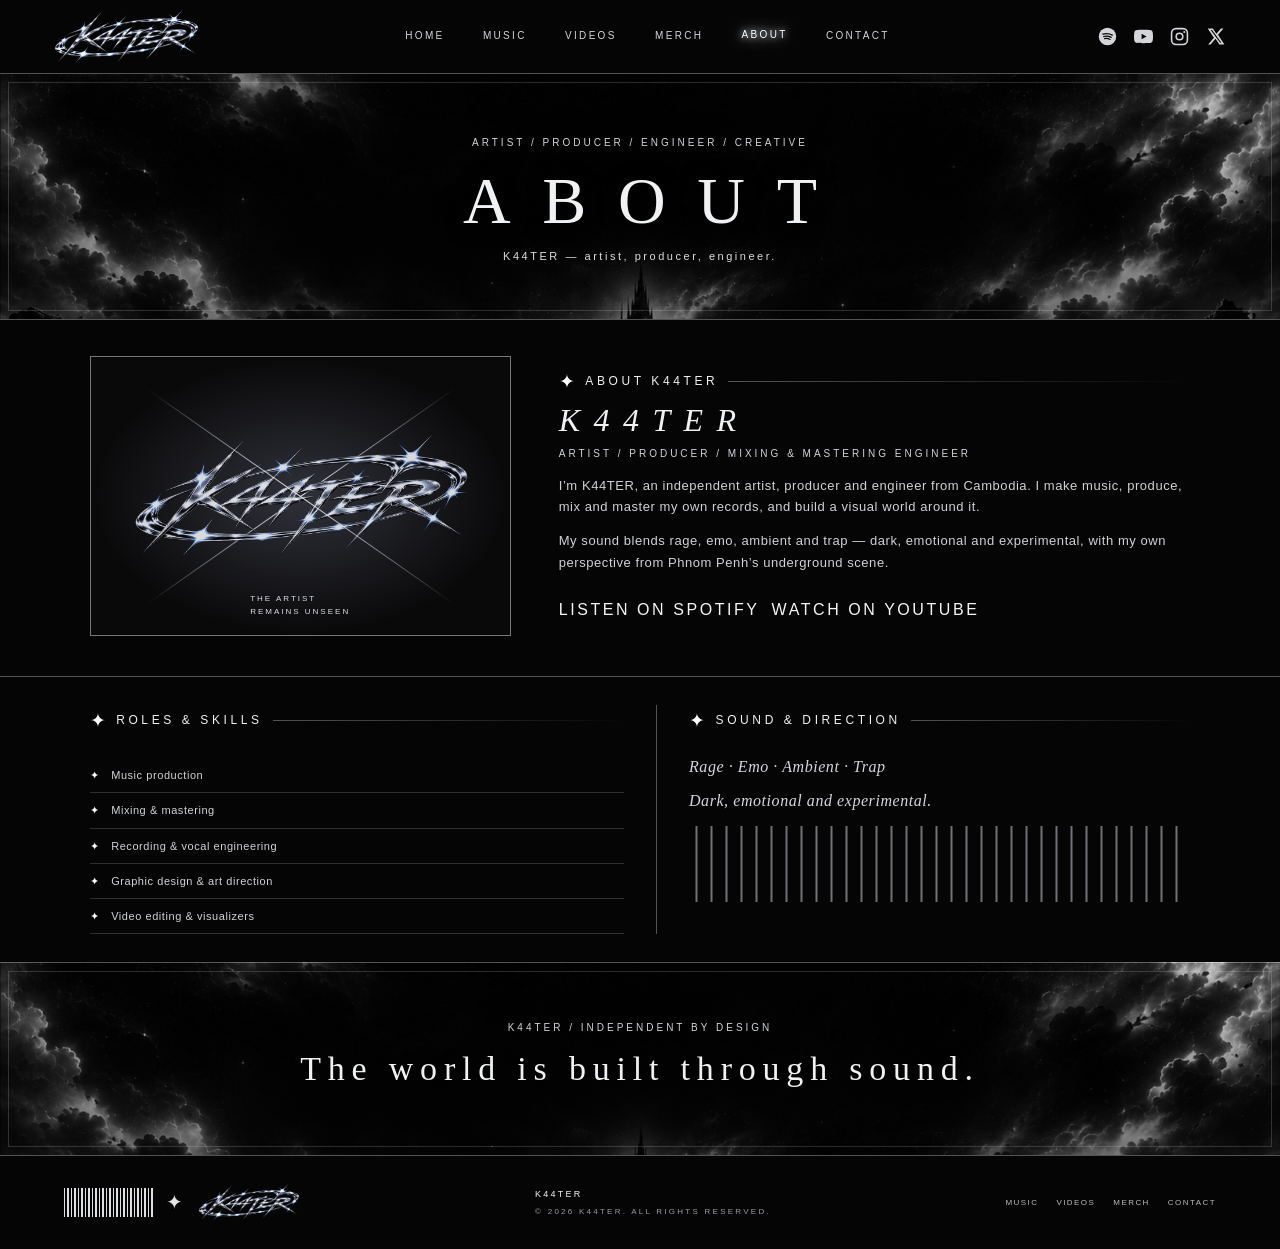
==== about.html @ 8af9b18c "Add K44TER merch previews with front and back views" ====
<!doctype html>
<html lang="en">
<head>
<meta charset="utf-8"><meta name="viewport" content="width=device-width, initial-scale=1"><meta name="theme-color" content="#050506">
<meta name="description" content="The official K44TER artist website."><title>About | K44TER</title>
<link rel="preload" as="image" href="assets/backgrounds/cosmic-castle-2k.jpg"><link rel="stylesheet" href="styles.css?v=15"><script src="script.js?v=3" defer></script>
</head><body><a class="skip-link" href="#main">Skip to content</a>
<header class="site-header"><a class="brand" href="index.html" aria-label="K44TER home"><img src="assets/logo/k44ter-chrome-orbital-1200.png" alt="K44TER chrome orbital logo"></a>
<button class="menu-toggle" type="button" aria-expanded="false" aria-controls="primary-nav" aria-label="Open navigation"><span></span><span></span></button>
<nav id="primary-nav" class="primary-nav" aria-label="Main navigation"><a href="index.html" data-page="home">Home</a><a href="music.html" data-page="music">Music</a><a href="videos.html" data-page="videos">Videos</a><a href="merch.html" data-page="merch">Merch</a><a href="about.html" data-page="about">About</a><a href="contact.html" data-page="contact">Contact</a></nav>
<div class="social-icons"><a href="https://open.spotify.com/artist/79b7oTjnI22iM2zoxP4yaR?si=mRJgvDaFQS2e5y2-ZmFSTA" aria-label="Spotify" target="_blank" rel="noreferrer"><svg viewBox="0 0 24 24" aria-hidden="true"><circle cx="12" cy="12" r="11" fill="currentColor"/><path d="M6.1 9.1c4.3-1.3 8.7-.8 12 1.2M7.2 12c3.3-.9 6.6-.5 9.4 1.1M8.2 14.8c2.5-.6 4.8-.3 6.9.9" fill="none" stroke="#050506" stroke-width="1.6" stroke-linecap="round"/></svg></a><a href="https://youtube.com/@k44terr?si=vx4z6pO1TUNWpHLG" aria-label="YouTube" target="_blank" rel="noreferrer"><svg viewBox="0 0 24 24" aria-hidden="true"><path d="M23.5 6.2a3 3 0 0 0-2.1-2.1C19.6 3.6 12 3.6 12 3.6s-7.6 0-9.4.5A3 3 0 0 0 .5 6.2 31 31 0 0 0 0 12a31 31 0 0 0 .5 5.8 3 3 0 0 0 2.1 2.1c1.8.5 9.4.5 9.4.5s7.6 0 9.4-.5a3 3 0 0 0 2.1-2.1A31 31 0 0 0 24 12a31 31 0 0 0-.5-5.8ZM9.6 15.6V8.4l6.3 3.6-6.3 3.6Z"/></svg></a><a href="https://www.instagram.com/k44ter/" aria-label="Instagram" target="_blank" rel="noreferrer"><svg viewBox="0 0 24 24" aria-hidden="true"><rect x="2" y="2" width="20" height="20" rx="5.5" fill="none" stroke="currentColor" stroke-width="2"/><circle cx="12" cy="12" r="4.2" fill="none" stroke="currentColor" stroke-width="2"/><circle cx="18" cy="6.4" r="1.3"/></svg></a><a href="https://x.com/K44TERR" aria-label="X" target="_blank" rel="noreferrer"><svg viewBox="0 0 24 24" aria-hidden="true"><path d="M18.9 2H22l-6.8 7.8L23.2 22h-6.3L12 14.9 5.8 22H2.7l7.3-8.4L2.2 2h6.5l4.4 6.6L18.9 2Zm-1.1 18h1.7L7.7 3.9H5.9L17.8 20Z"/></svg></a></div></header>
<main id="main"><section class="page-hero cosmic"><p class="eyebrow">ARTIST / PRODUCER / ENGINEER / CREATIVE</p><h1>About</h1><p class="hero-caption">K44TER — artist, producer, engineer.</p></section>
<section class="content-section about-feature"><div class="about-art"><img src="assets/logo/k44ter-chrome-orbital-1200.png" alt="" aria-hidden="true"><span>THE ARTIST<br>REMAINS UNSEEN</span></div><div class="about-copy"><div class="section-heading"><span class="spark">✦</span><h2>About K44TER</h2><i></i></div><h3 class="serif-name">K44TER</h3><p class="eyebrow">ARTIST / PRODUCER / MIXING &amp; MASTERING ENGINEER</p><p>I’m K44TER, an independent artist, producer and engineer from Cambodia. I make music, produce, mix and master my own records, and build a visual world around it.</p><p>My sound blends rage, emo, ambient and trap — dark, emotional and experimental, with my own perspective from Phnom Penh’s underground scene.</p><div class="about-links"><a class="button" href="https://open.spotify.com/artist/79b7oTjnI22iM2zoxP4yaR?si=mRJgvDaFQS2e5y2-ZmFSTA" target="_blank" rel="noreferrer">LISTEN ON SPOTIFY</a><a class="button" href="https://youtube.com/@k44terr?si=vx4z6pO1TUNWpHLG" target="_blank" rel="noreferrer">WATCH ON YOUTUBE</a></div></div></section>
<section class="content-section about-details"><div><div class="section-heading"><span class="spark">✦</span><h2>Roles &amp; skills</h2><i></i></div><ul class="skills-list"><li>Music production</li><li>Mixing &amp; mastering</li><li>Recording &amp; vocal engineering</li><li>Graphic design &amp; art direction</li><li>Video editing &amp; visualizers</li></ul></div><div class="sound-note"><div class="section-heading"><span class="spark">✦</span><h2>Sound &amp; direction</h2><i></i></div><p>Rage · Emo · Ambient · Trap</p><p>Dark, emotional and experimental.</p><div class="sound-lines"></div></div></section><section class="content-section about-signoff cosmic"><span class="eyebrow">K44TER / INDEPENDENT BY DESIGN</span><h2>The world is built through sound.</h2></section></main>
<footer class="site-footer"><div class="footer-mark"><span class="barcode" aria-hidden="true"></span><span class="footer-star">✦</span><img src="assets/logo/k44ter-chrome-orbital-1200.png" alt=""></div><p>K44TER <span>© 2026 K44TER. ALL RIGHTS RESERVED.</span></p><div class="footer-links"><a href="music.html">Music</a><a href="videos.html">Videos</a><a href="merch.html">Merch</a><a href="contact.html">Contact</a></div></footer></body></html>
---- styles.css ----
:root{color-scheme:dark;--black:#050506;--line:rgba(215,221,231,.36);--muted:#a6a9b1;--serif:Georgia,"Times New Roman",serif;--sans:Arial,Helvetica,sans-serif}*{box-sizing:border-box}html{scroll-behavior:smooth;background:var(--black)}body{margin:0;background:var(--black);color:#f0f1f3;font:14px/1.65 var(--sans);letter-spacing:.04em;min-width:320px}a{color:inherit;text-decoration:none}a:hover{color:white}img{max-width:100%;display:block}.skip-link{position:absolute;left:-9999px;top:1rem;z-index:30}.skip-link:focus{left:1rem;background:white;color:black;padding:.75rem}
.site-header{height:74px;display:flex;align-items:center;justify-content:space-between;padding:0 clamp(18px,4vw,58px);border-bottom:1px solid var(--line);position:relative;z-index:10;background:#050506}.brand{width:150px;height:62px;display:flex;align-items:center;overflow:hidden}.brand img{width:100%;height:100%;object-fit:contain;filter:none}.primary-nav{display:flex;gap:clamp(16px,3vw,48px);align-items:center}.primary-nav a,.social-icons a{font-size:10px;letter-spacing:.23em;text-transform:uppercase;color:#d4d5d9}.primary-nav a[aria-current=page]{color:#fff;text-shadow:0 0 7px #fff,0 0 18px #dbe5ff;transform:translateY(-1px)}.social-icons{display:flex;gap:9px;align-items:center}.social-icons a{width:27px;height:27px;display:grid;place-items:center;letter-spacing:0;font-size:9px;font-weight:700;transition:transform .2s,color .2s,filter .2s}.social-icons a:hover{transform:translateY(-2px) scale(1.08);color:white;filter:drop-shadow(0 0 7px #fff)}.menu-toggle{display:none}
.cosmic{background-image:linear-gradient(180deg,#0003,#0008),url("assets/backgrounds/cosmic-castle-2k.jpg");background-position:center 48%;background-size:cover;background-repeat:no-repeat;position:relative;isolation:isolate}.cosmic:after{content:"";position:absolute;inset:8px;border:1px solid #dce1e62e;pointer-events:none;z-index:-1}.home-hero{min-height:min(690px,78vw);height:clamp(540px,67vw,730px);display:grid;place-items:center;text-align:center;padding:40px 20px}.hero-copy{display:flex;flex-direction:column;align-items:center;gap:18px;max-width:880px}.eyebrow{font-size:10px;line-height:1.7;letter-spacing:.3em;color:#d1d3d8;text-transform:uppercase;margin:0}.spark{color:white;font-size:19px;vertical-align:-2px;margin-right:9px}.hero-logo{width:min(720px,86vw);max-height:260px;object-fit:contain;filter:none}.hero-subtitle{font-size:13px;letter-spacing:.6em;color:#f4f4f5;margin:0 0 4px}.button{min-height:42px;border:1px solid #e6e8eebf;padding:11px 25px;display:inline-flex;align-items:center;justify-content:center;gap:12px;font-size:10px;letter-spacing:.24em;color:#f5f5f7;background:#0005;transition:background .2s,border-color .2s}.button:hover{background:#ebeef41f;border-color:white}.button.disabled{color:var(--muted);border-color:#555;cursor:default}.hero-index{position:absolute;bottom:16px;left:clamp(20px,5vw,72px);font-size:9px;letter-spacing:.26em;color:#cacdd3}.page-hero{min-height:245px;display:flex;flex-direction:column;justify-content:center;align-items:center;text-align:center;padding:42px 20px 36px}.page-hero h1{font:400 clamp(38px,6vw,66px)/1.1 var(--serif);letter-spacing:.48em;text-transform:uppercase;margin:14px 0 10px;padding-left:.48em;text-shadow:0 2px 20px #000}.hero-caption{font-size:11px;letter-spacing:.23em;color:#ddd;margin:0}
.content-section{padding:28px clamp(20px,7vw,100px);border-top:1px solid var(--line);position:relative}.section-heading{display:flex;align-items:center;gap:10px;margin-bottom:22px}.section-heading h2{margin:0;text-transform:uppercase;font-size:12px;letter-spacing:.3em;font-weight:500;white-space:nowrap}.section-heading .spark{margin:0}.section-heading i{height:1px;background:linear-gradient(90deg,var(--line),transparent);flex:1}.release-feature{display:grid;grid-template-columns:132px minmax(240px,1.2fr) minmax(200px,1fr);gap:24px;align-items:center;min-height:170px;padding:2px 0 8px}.art-placeholder,.mini-art,.video-placeholder,.video-thumb,.product-placeholder,.garment-placeholder{background:radial-gradient(ellipse at 50% 25%,#272a31,#09090a 72%);border:1px solid #dce1ea6b;display:grid;place-items:center;color:#b7bbc5;text-align:center;letter-spacing:.25em;font-size:9px;line-height:1.8;position:relative;overflow:hidden}.art-placeholder{aspect-ratio:1}.art-placeholder:before,.mini-art:before,.video-placeholder:before,.product-placeholder:before{content:"";position:absolute;inset:12%;border:1px solid #e5e9f233;transform:rotate(45deg)}.art-placeholder b{position:absolute;right:9px;bottom:5px;font-size:18px;font-weight:300;color:white}.release-copy h3{font:400 22px var(--serif);letter-spacing:.19em;text-transform:uppercase;margin:9px 0}.release-copy p:not(.eyebrow){color:#c3c5cb;font-size:12px;max-width:560px}.text-link{display:inline-block;border-bottom:1px solid #aaa;padding:7px 0;font-size:10px;letter-spacing:.22em;margin-top:6px}.wave-placeholder{border-block:1px solid #777;min-height:62px;display:flex;flex-direction:column;justify-content:center;gap:12px;color:#8e929b;font-size:9px;letter-spacing:.12em;padding:10px}.wave-placeholder i{height:19px;opacity:.6;background:repeating-linear-gradient(90deg,#aeb2bc 0 2px,transparent 2px 5px);clip-path:polygon(0 47%,3% 40%,5% 70%,8% 25%,11% 60%,14% 16%,18% 77%,20% 30%,24% 65%,27% 24%,30% 50%,34% 12%,37% 88%,40% 28%,43% 66%,47% 17%,50% 56%,54% 34%,58% 73%,62% 19%,65% 54%,69% 31%,73% 80%,77% 25%,80% 55%,84% 20%,88% 70%,92% 30%,96% 56%,100% 42%,100% 60%,96% 70%,92% 45%,88% 83%,84% 41%,80% 72%,77% 38%,73% 92%,69% 42%,65% 66%,62% 33%,58% 87%,54% 49%,50% 68%,47% 34%,43% 80%,40% 42%,37% 100%,34% 28%,30% 66%,27% 42%,24% 80%,20% 46%,18% 90%,14% 33%,11% 78%,8% 42%,5% 82%,3% 50%,0 58%)}
.project-strip,.merch-intro,.collection-note{background:linear-gradient(90deg,#101012,#070708 70%)}.project-content{display:flex;align-items:center;gap:26px;padding:2px 0 10px}.project-symbol{width:112px;aspect-ratio:1;border:1px solid #777;display:grid;place-items:center;color:#f2f3f7;font:italic 50px var(--serif);text-shadow:0 0 18px #aaa;background:radial-gradient(circle,#3b3c41,#09090b 68%)}.project-content h3{margin:6px 0;font:400 21px var(--serif);letter-spacing:.16em}.project-content p:not(.eyebrow){color:var(--muted);font-size:12px;margin:.35rem 0}.project-status{margin-left:auto;color:var(--muted);font-size:9px;letter-spacing:.2em;border:1px solid #555;padding:7px 12px}.placeholder-grid{display:grid;gap:18px}.placeholder-grid.three{grid-template-columns:repeat(3,minmax(0,1fr))}.placeholder-grid.five{grid-template-columns:repeat(5,minmax(0,1fr))}.placeholder-grid.four{grid-template-columns:repeat(4,minmax(0,1fr))}.archive-tile{position:relative;text-align:center;border:1px solid #dce1ea4d;padding:16px 12px 14px;background:linear-gradient(145deg,#111114,#070708 60%)}.archive-tile>span{position:absolute;top:8px;left:10px;color:#a4a8b1;font-size:9px;letter-spacing:.18em}.archive-tile h3{font-size:10px;line-height:1.5;letter-spacing:.16em;text-transform:uppercase;margin:11px 0 3px;font-weight:500}.archive-tile p{font-size:9px;color:#999da6;letter-spacing:.15em;margin:0}.mini-art{aspect-ratio:1;margin:6px auto 10px;max-width:165px}.center-action{text-align:center;padding-top:22px}.note{font-size:10px;color:#9b9ea6;letter-spacing:.08em;margin:14px 0 0}.home-split{display:grid;grid-template-columns:1fr 1fr;gap:34px}.home-split>div+div{border-left:1px solid var(--line);padding-left:34px}.merch-preview,.video-preview{display:flex;gap:18px;align-items:center}.garment-placeholder{width:118px;aspect-ratio:.82}.merch-preview p,.video-preview p{color:#aaa;font-size:11px}.video-placeholder{width:45%;aspect-ratio:1.8}.video-preview .button{font-size:9px;padding:9px 12px;min-height:34px}
.category-row{min-height:52px;display:flex;align-items:center;justify-content:center;gap:clamp(14px,4vw,56px);padding:10px 18px;border-bottom:1px solid var(--line);flex-wrap:wrap}.category{font:inherit;font-size:9px;letter-spacing:.2em;color:#bfc1c7;padding:5px 9px;border:0;background:transparent;cursor:pointer;transition:transform .2s,color .2s,text-shadow .2s}.category:hover,.category.active{color:white;text-shadow:0 0 8px #fff,0 0 18px #cbd7ef;transform:translateY(-1px)}.large{grid-template-columns:180px minmax(250px,1.2fr) minmax(180px,.9fr);min-height:200px}.large .art-placeholder{max-width:180px;width:100%}.featured-video{display:grid;grid-template-columns:minmax(300px,1.25fr) minmax(220px,.75fr);gap:36px;align-items:center}.video-screen{aspect-ratio:1.77;border:1px solid #aaa;background:linear-gradient(#0002,#0009),url("assets/backgrounds/cosmic-castle-2k.jpg") center 70%/cover;display:grid;place-items:center;position:relative}.play-mark{width:54px;height:54px;border:1px solid #ddd;border-radius:50%;display:grid;place-items:center;font-size:18px;padding-left:4px;background:#0005}.video-label{position:absolute;bottom:12px;left:14px;color:#d5d7dc;font-size:9px;letter-spacing:.2em}.video-info h2{font:400 24px var(--serif);letter-spacing:.15em;text-transform:uppercase}.video-info p:not(.eyebrow){color:#b7bac1;font-size:12px}.video-grid .video-thumb{aspect-ratio:1.75;margin-bottom:12px}.video-thumb b{position:absolute;right:12px;bottom:10px;border:1px solid #bbb;border-radius:50%;padding:4px 6px;font-size:9px;font-weight:400}.merch-intro{padding-top:34px;padding-bottom:36px}.merch-intro h2{font:400 clamp(25px,3vw,38px) var(--serif);letter-spacing:.22em;text-transform:uppercase;margin:9px 0}.merch-intro p:not(.eyebrow){max-width:620px;color:#c5c7cc;font-size:12px}.product-placeholder{aspect-ratio:.9;margin:6px auto 12px;max-width:205px}.collection-note{display:flex;align-items:center;gap:22px}.collection-note .project-symbol{width:78px;font-size:30px}.collection-note h2{font:400 18px var(--serif);letter-spacing:.16em}
.about-feature,.contact-feature{display:grid;grid-template-columns:minmax(200px,.8fr) minmax(300px,1.2fr);gap:48px;align-items:center;padding-top:36px;padding-bottom:40px}.about-art,.contact-emblem{min-height:280px;border:1px solid #777;display:grid;place-items:center;position:relative;overflow:hidden;background:radial-gradient(ellipse at center,#303139,#09090a 70%)}.about-art:before,.about-art:after,.contact-emblem:before{content:"";position:absolute;width:90%;height:1px;background:linear-gradient(90deg,transparent,#e1e5ee,transparent);transform:rotate(-35deg)}.about-art:after{transform:rotate(35deg)}.about-art img,.contact-emblem img{width:83%;opacity:.86;filter:none}.about-art span{position:absolute;bottom:17px;font-size:8px;letter-spacing:.25em;color:#dbdde3}.about-copy .section-heading,.contact-copy .section-heading{margin-bottom:4px}.serif-name{font:italic 32px var(--serif);letter-spacing:.42em;margin:4px 0 6px}.about-copy>p:not(.eyebrow),.contact-copy>p:not(.note){color:#d0d1d5;font-size:13px;max-width:660px}.about-links{display:flex;gap:12px;flex-wrap:wrap;margin-top:22px}.about-links .button{font-size:9px;padding:9px 12px}.about-details,.contact-columns{display:grid;grid-template-columns:1fr 1fr;gap:32px}.about-details>div+div,.contact-columns>div+div{border-left:1px solid var(--line);padding-left:32px}.skills-list{list-style:none;padding:0;margin:0}.skills-list li{padding:8px 0;border-bottom:1px solid #303034;font-size:11px;color:#d0d2d6}.skills-list li:before{content:"✦";color:white;margin-right:12px}.sound-note p{font:italic 16px var(--serif);color:#d4d6db}.sound-lines{height:76px;opacity:.55;background:repeating-linear-gradient(90deg,transparent 0 6px,#c6c9d1 7px 8px,transparent 9px 15px)}.about-signoff,.contact-end{text-align:center;padding-top:52px;padding-bottom:55px}.about-signoff h2,.contact-end h2{font:400 clamp(20px,3vw,34px) var(--serif);letter-spacing:.2em;margin:12px 0}.contact-emblem{height:280px}.contact-emblem:before{transform:rotate(-17deg);box-shadow:0 0 18px #fff}.contact-emblem span{position:absolute;font-size:28px;text-shadow:0 0 15px white}.contact-copy .serif-name{font-size:34px}.contact-email{min-height:54px;border:1px solid #bbb;display:flex;align-items:center;gap:15px;padding:10px 16px;margin-top:18px;letter-spacing:.13em;font-size:13px}.contact-email span{font-size:20px}.contact-email b{margin-left:auto}.contact-lead{color:#c6c7cc;max-width:450px}.social-list{display:grid;gap:8px}.social-list a{border:1px solid #6c6e74;padding:9px 12px;display:grid;grid-template-columns:1fr 1fr auto;font-size:11px;letter-spacing:.12em}.social-list b{font-weight:400;color:#aaa}.social-list i{font-style:normal}.archive-empty{padding:36px;border:1px solid #444;text-align:center;color:#9fa2aa;font-size:11px;letter-spacing:.15em}.site-footer{min-height:94px;border-top:1px solid var(--line);display:flex;align-items:center;justify-content:space-between;gap:22px;padding:16px clamp(20px,5vw,64px);background:#050506}.footer-mark{display:flex;align-items:center;gap:12px}.footer-mark img{width:105px;height:48px;object-fit:contain}.footer-star{font-size:20px;color:#e5e5e7}.barcode{width:90px;height:29px;background:repeating-linear-gradient(90deg,#dedfe3 0 1px,transparent 1px 3px,#dedfe3 3px 5px,transparent 5px 7px)}.site-footer p{font-size:9px;letter-spacing:.25em;margin:0}.site-footer p span{display:block;margin-top:4px;color:#9a9ca4;font-size:8px}.footer-links{display:flex;gap:18px}.footer-links a{font-size:8px;letter-spacing:.18em;text-transform:uppercase;color:#bbb}
@media(max-width:900px){.site-header{padding:0 22px}.brand{width:118px}.social-icons{display:none}.primary-nav{gap:17px}.primary-nav a{font-size:9px;letter-spacing:.16em}.content-section{padding-left:5vw;padding-right:5vw}.placeholder-grid.five{grid-template-columns:repeat(3,minmax(0,1fr))}.release-feature{grid-template-columns:112px 1fr}.release-feature .wave-placeholder{grid-column:2}.about-feature,.contact-feature{gap:28px}.contact-columns{gap:25px}}
@media(max-width:640px){body{font-size:13px}.site-header{height:64px;padding:0 16px}.brand{width:115px;height:55px}.menu-toggle{display:flex;width:38px;height:38px;align-items:center;justify-content:center;flex-direction:column;gap:6px;border:1px solid #777;background:transparent}.menu-toggle span{height:1px;width:17px;background:#fff}.primary-nav{display:none;position:absolute;top:63px;left:0;right:0;padding:12px 16px 18px;background:#070708;border-bottom:1px solid #6f7178;flex-direction:column;align-items:stretch;gap:0}.primary-nav.open{display:flex}.primary-nav a{padding:12px 8px;border-bottom:1px solid #27282c;font-size:10px}.primary-nav a[aria-current=page]{border:0;border-bottom:1px solid #555}.home-hero{height:620px;min-height:0;background-position:54% center}.hero-logo{width:93vw;max-height:175px}.hero-copy{gap:18px}.hero-subtitle{font-size:11px;letter-spacing:.4em}.eyebrow{font-size:8px;letter-spacing:.22em}.page-hero{min-height:215px}.page-hero h1{font-size:38px;letter-spacing:.32em;padding-left:.32em}.page-hero .eyebrow{text-align:center;max-width:92%}.content-section{padding:23px 18px}.section-heading h2{font-size:10px;letter-spacing:.22em}.section-heading{margin-bottom:16px}.release-feature,.release-feature.large{grid-template-columns:92px 1fr;gap:14px;min-height:0}.art-placeholder{width:92px}.release-copy h3{font-size:16px;letter-spacing:.1em}.release-copy p:not(.eyebrow){font-size:11px}.wave-placeholder{grid-column:1/-1!important}.project-content{gap:14px;flex-wrap:wrap}.project-symbol{width:76px;font-size:38px}.project-content h3{font-size:15px}.project-status{margin-left:90px}.placeholder-grid.three,.placeholder-grid.four,.placeholder-grid.five{grid-template-columns:repeat(2,minmax(0,1fr));gap:11px}.placeholder-grid.five .archive-tile:last-child:nth-child(odd){grid-column:1/-1;max-width:50%;justify-self:center}.archive-tile{padding:15px 8px 12px}.archive-tile h3{font-size:9px}.home-split{grid-template-columns:1fr;gap:22px}.home-split>div+div{border-left:0;border-top:1px solid var(--line);padding:22px 0 0}.merch-preview,.video-preview{gap:12px}.garment-placeholder{width:96px}.video-placeholder{width:43%}.category-row{gap:8px 13px;justify-content:flex-start;padding-left:18px}.category{font-size:8px;padding:4px 6px}.featured-video{grid-template-columns:1fr;gap:20px}.video-info h2{font-size:20px}.about-feature,.contact-feature{grid-template-columns:1fr;gap:22px}.about-art{min-height:220px}.about-art img,.contact-emblem img{max-width:300px}.about-copy>p:not(.eyebrow){font-size:12px}.about-details,.contact-columns{grid-template-columns:1fr;gap:22px}.about-details>div+div,.contact-columns>div+div{border-left:0;border-top:1px solid var(--line);padding:22px 0 0}.contact-emblem{height:210px}.contact-email{font-size:11px;letter-spacing:.07em;padding:10px}.about-links .button{flex:1}.site-footer{flex-wrap:wrap;justify-content:center;text-align:center;padding:15px 12px;gap:9px}.footer-mark{width:100%;justify-content:center}.footer-mark img{width:90px}.barcode{width:66px}.site-footer p{width:100%}.footer-links{justify-content:center;flex-wrap:wrap}.footer-links a{font-size:8px}.collection-note{align-items:flex-start}.collection-note .project-symbol{flex:0 0 62px}.contact-end h2,.about-signoff h2{letter-spacing:.12em}}@media(prefers-reduced-motion:reduce){html{scroll-behavior:auto}*,*:before,*:after{transition:none!important}}.social-icons svg{display:block;width:17px;height:17px;fill:currentColor}.merch-coming-soon{min-height:220px;display:flex;flex-direction:column;align-items:center;justify-content:center;gap:12px;color:#e5e5e8;text-align:center}.merch-coming-soon .spark{margin:0}.merch-coming-soon strong{font:400 19px var(--serif);letter-spacing:.32em}.merch-coming-soon p{margin:0;color:#aaa;font-size:11px;letter-spacing:.12em}

.social-icons svg{display:block;width:17px;height:17px;fill:currentColor}.merch-coming-soon{min-height:220px;display:flex;flex-direction:column;align-items:center;justify-content:center;gap:12px;color:#e5e5e8;text-align:center}.merch-coming-soon .spark{margin:0}.merch-coming-soon strong{font:400 19px var(--serif);letter-spacing:.32em}.merch-coming-soon p{margin:0;color:#aaa;font-size:11px;letter-spacing:.12em}.project-countdown{gap:22px}.project-cover{width:152px;aspect-ratio:1;object-fit:cover;border:1px solid #73757d}.project-info{min-width:0}.countdown{display:flex;align-items:center;gap:11px;margin-top:18px}.countdown div{display:flex;flex-direction:column;align-items:center;min-width:48px}.countdown strong{font:400 23px var(--serif);letter-spacing:.08em;font-variant-numeric:tabular-nums}.countdown span{margin-top:4px;color:#aaa;font-size:8px;letter-spacing:.18em}.countdown>b{font-weight:400;color:#777;margin-top:-14px}.release-grid{grid-template-columns:repeat(4,minmax(0,1fr))}.music-tile{display:block;color:inherit;text-decoration:none;transition:border-color .2s,transform .2s}.music-tile:hover{border-color:#fff;transform:translateY(-2px)}.music-art{display:block;width:100%;aspect-ratio:1;object-fit:cover;margin:6px auto 10px}.music-preview-grid .music-art{max-width:190px}.music-tile h3{min-height:2.8em}.music-tile p{font-size:8px}.release-grid .music-art{max-width:190px}
@media(max-width:900px){.release-grid{grid-template-columns:repeat(3,minmax(0,1fr))}}
@media(max-width:640px){.project-cover{width:94px}.project-countdown{align-items:flex-start}.project-status{display:none}.countdown{gap:5px;flex-wrap:wrap}.countdown div{min-width:38px}.countdown strong{font-size:18px}.release-grid{grid-template-columns:repeat(2,minmax(0,1fr))}.music-tile h3{font-size:9px}.music-preview-grid{grid-template-columns:repeat(2,minmax(0,1fr))}.music-preview-grid .music-tile:last-child:nth-child(odd){grid-column:1/-1;max-width:50%;justify-self:center}}

.primary-nav a{transition:transform .2s,color .2s,text-shadow .2s}.primary-nav a:hover{transform:translateY(-1px);text-shadow:0 0 8px #fff,0 0 18px #dbe5ff}.primary-nav a[aria-current=page]{border:0;padding:0;background:none}.social-icons a{border:0}.social-icons a svg{width:19px;height:19px}.category[hidden],[hidden]{display:none!important}.music-tile{min-width:0;position:relative;text-align:center;padding:4px 4px 8px;border:0;background:transparent;transition:transform .22s,filter .22s}.music-tile:hover{border:0;transform:translateY(-4px);filter:drop-shadow(0 0 12px #d9e5ff46)}.music-tile .music-art-link{display:block;width:100%;max-width:190px;aspect-ratio:1;margin:0 auto 12px;outline:1px solid #cfd5e144;outline-offset:4px;transition:outline-color .2s,outline-offset .2s;overflow:visible}.music-tile:hover .music-art-link{outline-color:#e6edf9a8;outline-offset:5px}.music-art{width:100%;height:100%;aspect-ratio:1;object-fit:cover;margin:0;transition:transform .22s,filter .22s}.music-tile:hover .music-art{transform:scale(1.025);filter:brightness(1.08)}.music-tile h3{margin:12px 0 10px;font-size:10px;min-height:0}.music-tile .spotify-player{display:block;width:100%;height:152px;border:0;border-radius:12px;background:transparent}.release-grid{grid-template-columns:repeat(4,minmax(0,1fr));row-gap:34px}.music-preview-grid .music-tile{padding-inline:6px}.release-cover-link{width:132px;aspect-ratio:1;outline:1px solid #cfd5e144;outline-offset:4px;transition:filter .2s,outline-color .2s,transform .2s}.release-cover-link:hover{outline-color:#e6edf9a8;filter:drop-shadow(0 0 11px #d9e5ff66);transform:translateY(-3px)}.release-cover{width:100%;height:100%;object-fit:cover}.release-feature .spotify-player{display:block;width:100%;height:152px;border:0;border-radius:12px;background:transparent}.category-empty{padding:44px 16px;text-align:center;color:#aeb1ba;font-size:11px;letter-spacing:.14em;text-transform:uppercase;border-block:1px solid #ffffff18}.video-category-empty{margin:0}.music-art-link:focus-visible,.primary-nav a:focus-visible,.social-icons a:focus-visible,.category:focus-visible{outline:1px solid white;outline-offset:5px}
@media(max-width:900px){.release-grid{grid-template-columns:repeat(3,minmax(0,1fr))}.release-feature{grid-template-columns:112px minmax(180px,1.2fr) minmax(170px,1fr);gap:18px}}
@media(max-width:640px){.release-grid{grid-template-columns:repeat(2,minmax(0,1fr));gap:26px 14px}.music-preview-grid{grid-template-columns:repeat(2,minmax(0,1fr))}.music-preview-grid .music-tile:last-child:nth-child(odd){grid-column:1/-1;max-width:50%;justify-self:center}.release-feature{grid-template-columns:86px 1fr;gap:14px}.release-cover-link{width:86px;grid-row:1}.release-feature .spotify-player{grid-column:1/-1}.release-copy h3{font-size:18px}}

.compact-player{display:flex;align-items:center;justify-content:center;gap:10px;margin:2px auto 0;width:min(100%,220px);color:#e9edf4}.compact-player .waveform{width:min(62%,145px);height:26px;opacity:.78}.audio-play{display:inline-flex;align-items:center;gap:6px;padding:5px 0;border:0;background:none;color:#d7d9df;font:inherit;font-size:8px;letter-spacing:.12em;white-space:nowrap}.audio-play:disabled{opacity:.52;cursor:not-allowed}.audio-play span:first-child{font-size:11px;color:#fff}.release-feature .compact-player{justify-content:flex-start;width:100%;max-width:240px;margin:8px 0}.release-feature .compact-player .waveform{width:145px}.release-feature .audio-play{font-size:8px}.music-tile h3{margin:10px 0 3px}.note{max-width:70ch}
.compact-player{display:flex;align-items:center;justify-content:center;gap:7px;width:min(100%,172px);margin:2px auto 0;color:#e9edf4}.audio-play{width:22px;height:22px;flex:0 0 22px;display:grid;place-items:center;padding:0;border:0;background:transparent;color:#fff;font-size:10px;cursor:pointer;transition:transform .18s,filter .18s}.audio-play:hover{transform:scale(1.14);filter:drop-shadow(0 0 6px #fff)}.audio-play:focus-visible{outline:1px solid #fff;outline-offset:3px}.play-symbol{line-height:1}.audio-display{position:relative;flex:1;min-width:0}.waveform{width:100%;height:20px;display:block;opacity:.75}.audio-progress{height:2px;display:block;position:relative;margin-top:-1px;background:#ffffff25;cursor:pointer}.audio-progress>span{height:100%;display:block;width:0;background:#fff;box-shadow:0 0 5px #fff;pointer-events:none}.player-time{min-width:56px;color:#b9bbc2;font-size:7px;letter-spacing:0;text-align:right;font-variant-numeric:tabular-nums}.compact-player audio{display:none}.music-preview-grid{grid-template-columns:repeat(4,minmax(0,1fr));gap:12px}.music-preview-grid .music-tile{padding:2px 2px 5px}.music-preview-grid .music-art-link{max-width:185px;margin-bottom:8px}.music-preview-grid .compact-player{max-width:160px;gap:5px}.music-preview-grid .audio-play{width:20px;height:20px;flex-basis:20px}.music-preview-grid .waveform{height:17px}.music-preview-grid .player-time{min-width:48px;font-size:6px}.music-preview-grid h3{margin:8px 0 3px;font-size:9px}.release-feature .compact-player{justify-content:flex-start;max-width:250px;width:100%;margin:8px 0}.release-feature .audio-display{max-width:145px}.release-feature .player-time{min-width:56px}.music-tile h3{margin:9px 0 3px}.note{max-width:70ch}
@media(max-width:760px){.music-preview-grid{grid-template-columns:repeat(2,minmax(0,1fr));gap:22px 14px}.music-preview-grid .music-art-link{max-width:185px}.music-preview-grid .compact-player{max-width:165px}.music-preview-grid .waveform{height:19px}.music-preview-grid .player-time{font-size:7px;min-width:54px}}

.placeholder-grid.three.music-preview-grid{grid-template-columns:repeat(4,minmax(0,1fr))}@media(max-width:760px){.placeholder-grid.three.music-preview-grid{grid-template-columns:repeat(2,minmax(0,1fr))}}

.placeholder-grid.three.music-preview-grid{max-width:1120px;margin-inline:auto}.music-preview-grid .music-art-link{max-width:205px}.music-preview-grid .compact-player{max-width:150px}@media(max-width:760px){.placeholder-grid.three.music-preview-grid{max-width:none;width:100%}.music-preview-grid .music-art-link{max-width:190px}.music-preview-grid .compact-player{max-width:165px}}

.audio-play{-webkit-appearance:none;appearance:none;border:1px solid #dce5f681;border-radius:50%;background:radial-gradient(circle at 45% 35%,#ffffff12,#050506 76%);box-shadow:0 0 8px #dce7ff22,inset 0 0 8px #dce7ff10;color:#f7f9ff;-webkit-tap-highlight-color:transparent;touch-action:manipulation}.audio-play:hover,.audio-play:active{border-color:#fff;box-shadow:0 0 8px #fff9,0 0 17px #dce7ff65,inset 0 0 9px #dce7ff32}.audio-play:active{transform:scale(.94)}.play-symbol{width:12px;height:12px;display:block;overflow:visible;fill:#fff;filter:drop-shadow(0 0 3px #fff)}.play-symbol .icon-play{display:block}.play-symbol .icon-pause{display:none;fill:none;stroke:#fff;stroke-width:3;stroke-linecap:round}.audio-play.is-playing .icon-play{display:none}.audio-play.is-playing .icon-pause{display:block}.music-preview-grid .audio-play{width:32px;height:32px;flex-basis:32px}.music-preview-grid .play-symbol{width:12px;height:12px}@media(max-width:760px){.audio-play{width:36px;height:36px;flex-basis:36px}.play-symbol{width:13px;height:13px}.music-preview-grid .audio-play{width:34px;height:34px;flex-basis:34px}}

.audio-play{width:32px;height:32px;flex-basis:32px}

.music-tile .music-art-link,.music-tile:hover .music-art-link,.release-cover-link,.release-cover-link:hover{outline:0;outline-offset:0;border:0;box-shadow:none}.music-art-link{overflow:hidden}.music-preview-grid .compact-player{width:100%;max-width:245px;gap:8px}.music-preview-grid .player-time,.release-grid .player-time{display:none}.music-preview-grid .waveform,.release-grid .waveform{height:24px}.release-grid .compact-player{width:100%;max-width:280px;gap:10px}.release-feature .compact-player{width:100%;max-width:280px;gap:10px}.release-feature .audio-display{flex:0 0 132px;max-width:132px}.release-feature .player-time{display:none}.music-preview-grid h3,.release-grid h3{font-size:12px;letter-spacing:.14em;margin:10px 0 6px}.music-preview-grid .music-art-link,.release-grid .music-art-link{max-width:205px;margin-bottom:6px}@media(max-width:760px){.music-preview-grid .compact-player,.release-grid .compact-player{max-width:100%;gap:7px}.music-preview-grid .waveform,.release-grid .waveform{height:22px}.release-feature .compact-player{max-width:100%;gap:8px}.release-feature .audio-display{flex-basis:86px;max-width:86px}}

.music-preview-grid .waveform,.release-grid .waveform{width:100%;height:24px}.release-feature .compact-player .waveform{width:100%;max-width:none}

a.button,button.button,.video-preview .button,.about-links .button,.button.disabled{min-height:0;border:0;border-radius:0;padding:4px 0;display:inline-flex;align-items:center;justify-content:flex-start;gap:0;background:transparent;box-shadow:none;color:#f5f5f7;font-size:16px;line-height:1.4;letter-spacing:.16em;text-decoration:none;text-shadow:none;transition:color .2s,text-shadow .2s,transform .2s}.button:hover,.button:focus-visible,.text-link:hover,.text-link:focus-visible,.footer-links a:hover,.social-list a:hover{background:transparent;border-color:transparent;color:#fff;text-shadow:0 0 8px #fff,0 0 18px #dce7ff;transform:translateY(-1px)}.button:focus-visible,.text-link:focus-visible{outline:1px solid #fff;outline-offset:5px}.button.disabled{opacity:.6;cursor:default;pointer-events:none;text-shadow:none;transform:none}.text-link{border:0;padding:4px 0;margin-top:6px;font-size:16px;letter-spacing:.16em;text-decoration:none;transition:color .2s,text-shadow .2s,transform .2s}.category{font-size:12px;letter-spacing:.16em;padding:6px 5px}.menu-toggle{border:0;background:transparent;-webkit-tap-highlight-color:transparent}.menu-toggle:hover{filter:drop-shadow(0 0 7px #fff)}.menu-toggle:focus-visible{outline:1px solid #fff;outline-offset:4px}.contact-email{min-height:0;border:0;padding:4px 0;background:transparent;font-size:16px;letter-spacing:.1em;transition:color .2s,text-shadow .2s}.contact-email:hover{color:#fff;text-shadow:0 0 8px #fff}.social-list{gap:14px}.social-list a{border:0;padding:4px 0;font-size:14px;transition:color .2s,text-shadow .2s}.footer-links a{transition:color .2s,text-shadow .2s}.hero-copy .button{font-size:16px;letter-spacing:.18em}.category:hover,.category.active{transform:none}@media(max-width:640px){a.button,button.button,.video-preview .button,.about-links .button,.button.disabled,.text-link,.hero-copy .button{font-size:15px;letter-spacing:.13em}.about-links .button{flex:0 0 auto}.contact-email{font-size:14px}.social-list a{font-size:13px}.category{font-size:11px}}

/* Home music layout refinements */
.release-feature{grid-template-columns:132px minmax(0,1fr);column-gap:24px;row-gap:8px;min-height:0;align-items:center}.release-feature .release-cover-link{grid-column:1;grid-row:1}.release-feature .release-copy{grid-column:2;grid-row:1 / span 2}.release-feature .compact-player{grid-column:1;grid-row:2;width:132px;max-width:132px;gap:6px;margin:0;justify-content:flex-start}.release-feature .audio-play{width:32px;height:32px;flex:0 0 32px}.release-feature .audio-display{flex:1 1 auto;min-width:0;max-width:none}.release-feature .compact-player .waveform{width:100%;height:24px}.placeholder-grid.six.music-preview-grid{grid-template-columns:repeat(6,minmax(0,1fr));gap:18px;max-width:1260px;width:100%;margin-inline:auto}.six.music-preview-grid .music-art-link{width:100%;max-width:180px;margin:0 auto 6px}.six.music-preview-grid .compact-player{width:100%;max-width:180px;gap:6px;margin-inline:auto}.six.music-preview-grid .audio-play{width:30px;height:30px;flex-basis:30px}.six.music-preview-grid .waveform{width:100%;height:22px}.six.music-preview-grid h3{font-size:11px;margin:8px 0 4px}@media(max-width:1050px){.placeholder-grid.six.music-preview-grid{grid-template-columns:repeat(3,minmax(0,1fr));max-width:760px}}@media(max-width:760px){.release-feature{grid-template-columns:112px minmax(0,1fr);column-gap:16px}.release-feature .compact-player{width:112px;max-width:112px;gap:4px}.release-feature .audio-play{width:30px;height:30px;flex-basis:30px}.placeholder-grid.six.music-preview-grid{grid-template-columns:repeat(2,minmax(0,1fr));max-width:520px;gap:22px 14px}.six.music-preview-grid .music-art-link{max-width:190px}.six.music-preview-grid .compact-player{max-width:190px}.six.music-preview-grid .audio-play{width:32px;height:32px;flex-basis:32px}}

/* Latest release player on the right; increase breathing room between home tracks */
.release-feature{grid-template-columns:132px minmax(240px,1.2fr) minmax(300px,1fr);column-gap:32px;row-gap:12px;align-items:center;min-height:170px}.release-feature .release-cover-link{grid-column:1;grid-row:1}.release-feature .release-copy{grid-column:2;grid-row:1}.release-feature .compact-player{grid-column:3;grid-row:1;width:100%;max-width:420px;gap:14px;margin:0 auto;justify-content:flex-start}.release-feature .audio-play{width:48px;height:48px;flex:0 0 48px}.release-feature .audio-display{flex:1 1 auto;min-width:0;max-width:none}.release-feature .compact-player .waveform{width:100%;height:46px}.placeholder-grid.six.music-preview-grid{max-width:1380px;gap:32px 30px}.six.music-preview-grid .music-tile{padding:8px 8px 12px}.six.music-preview-grid .music-art-link{margin-bottom:10px}.six.music-preview-grid .compact-player{max-width:180px;gap:8px}@media(max-width:900px){.release-feature{grid-template-columns:112px minmax(0,1fr);column-gap:22px;row-gap:10px;min-height:0}.release-feature .release-cover-link{grid-column:1;grid-row:1}.release-feature .release-copy{grid-column:2;grid-row:1}.release-feature .compact-player{grid-column:2;grid-row:2;width:100%;max-width:420px;margin:0;gap:10px}.release-feature .audio-play{width:42px;height:42px;flex-basis:42px}.release-feature .compact-player .waveform{height:38px}.placeholder-grid.six.music-preview-grid{gap:30px 26px;max-width:900px}}@media(max-width:760px){.release-feature{grid-template-columns:92px minmax(0,1fr);column-gap:16px}.release-feature .release-cover-link{width:92px}.release-feature .compact-player{max-width:100%;gap:8px}.release-feature .audio-play{width:36px;height:36px;flex-basis:36px}.release-feature .compact-player .waveform{height:30px}.placeholder-grid.six.music-preview-grid{gap:24px 22px;max-width:540px}.six.music-preview-grid .music-tile{padding:6px 6px 10px}.six.music-preview-grid .music-art-link{margin-bottom:8px}}

/* Merchandise front and back previews; purchase stays disabled until launch */
.merch-products{display:grid;grid-template-columns:repeat(2,minmax(0,1fr));gap:clamp(28px,6vw,84px);max-width:1120px;margin:0 auto}.merch-product{min-width:0;text-align:center;padding:10px 18px 18px}.merch-product-viewer{width:100%;max-width:480px;aspect-ratio:1;position:relative;display:grid;place-items:center;margin:0 auto;padding:0;border:0;background:transparent;cursor:pointer;overflow:hidden}.merch-product-viewer img{width:100%;height:100%;object-fit:contain;transition:transform .28s,filter .28s}.merch-product-viewer:hover img{transform:scale(1.025);filter:drop-shadow(0 0 12px #dce7ff36)}.merch-viewer-label{position:absolute;bottom:8px;left:50%;transform:translateX(-50%);padding:5px 9px;background:#050506bf;color:#e7e9ed;font-size:9px;letter-spacing:.19em;white-space:nowrap}.merch-side-controls{display:flex;justify-content:center;gap:24px;margin:10px 0 12px}.merch-side-controls button{padding:4px 0;border:0;background:transparent;color:#9699a2;font:inherit;font-size:10px;letter-spacing:.2em;cursor:pointer;transition:color .2s,text-shadow .2s}.merch-side-controls button:hover,.merch-side-controls button.active{color:#fff;text-shadow:0 0 9px #fff,0 0 16px #dce7ff}.merch-product-copy h3{margin:8px 0;font:400 17px var(--serif);letter-spacing:.16em}.merch-product-meta{display:flex;align-items:center;justify-content:center;gap:18px}.merch-price{font:400 16px var(--serif);letter-spacing:.1em}.merch-status{color:#c5c7cd;font-size:9px;letter-spacing:.2em}.merch-preview-note{margin:24px auto 0;text-align:center;color:#9fa2aa;font-size:10px;letter-spacing:.09em}@media(max-width:640px){.merch-products{grid-template-columns:1fr;gap:26px;max-width:420px}.merch-product{padding:8px 8px 18px}.merch-product-viewer{max-width:380px}.merch-product-copy h3{font-size:15px}.merch-preview-note{line-height:1.8}}
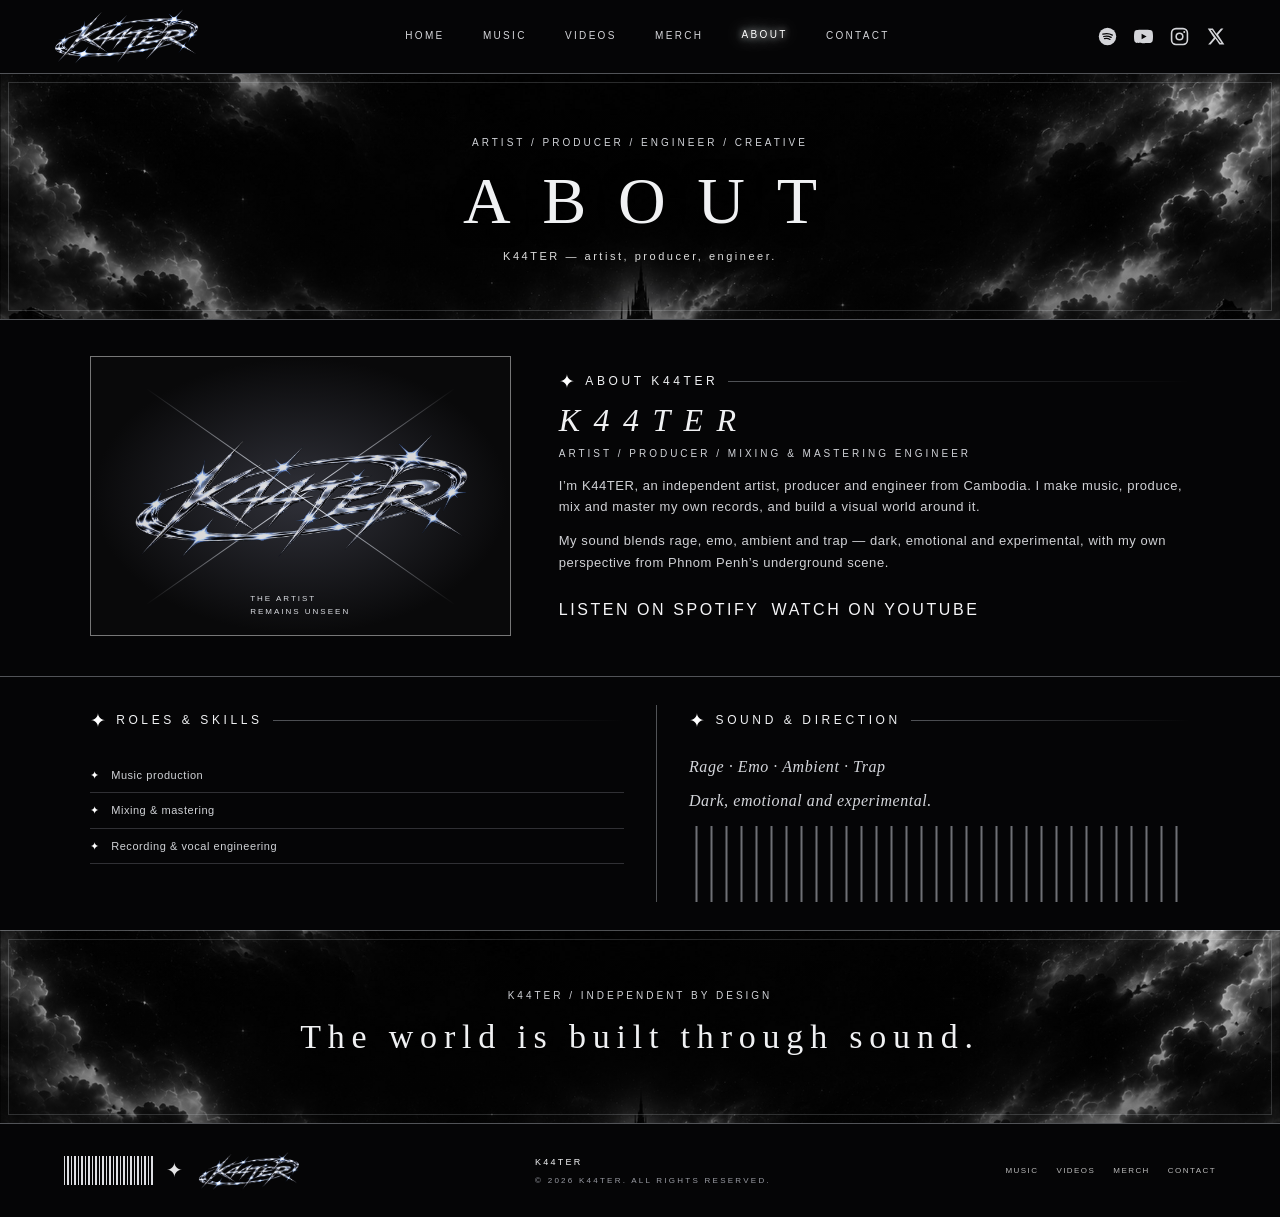
==== commit bb597e97: "Remove unclaimed skills from About page" ====
--- a/about.html
+++ b/about.html
@@ -11,5 +11,5 @@
 <div class="social-icons"><a href="https://open.spotify.com/artist/79b7oTjnI22iM2zoxP4yaR?si=mRJgvDaFQS2e5y2-ZmFSTA" aria-label="Spotify" target="_blank" rel="noreferrer"><svg viewBox="0 0 24 24" aria-hidden="true"><circle cx="12" cy="12" r="11" fill="currentColor"/><path d="M6.1 9.1c4.3-1.3 8.7-.8 12 1.2M7.2 12c3.3-.9 6.6-.5 9.4 1.1M8.2 14.8c2.5-.6 4.8-.3 6.9.9" fill="none" stroke="#050506" stroke-width="1.6" stroke-linecap="round"/></svg></a><a href="https://youtube.com/@k44terr?si=vx4z6pO1TUNWpHLG" aria-label="YouTube" target="_blank" rel="noreferrer"><svg viewBox="0 0 24 24" aria-hidden="true"><path d="M23.5 6.2a3 3 0 0 0-2.1-2.1C19.6 3.6 12 3.6 12 3.6s-7.6 0-9.4.5A3 3 0 0 0 .5 6.2 31 31 0 0 0 0 12a31 31 0 0 0 .5 5.8 3 3 0 0 0 2.1 2.1c1.8.5 9.4.5 9.4.5s7.6 0 9.4-.5a3 3 0 0 0 2.1-2.1A31 31 0 0 0 24 12a31 31 0 0 0-.5-5.8ZM9.6 15.6V8.4l6.3 3.6-6.3 3.6Z"/></svg></a><a href="https://www.instagram.com/k44ter/" aria-label="Instagram" target="_blank" rel="noreferrer"><svg viewBox="0 0 24 24" aria-hidden="true"><rect x="2" y="2" width="20" height="20" rx="5.5" fill="none" stroke="currentColor" stroke-width="2"/><circle cx="12" cy="12" r="4.2" fill="none" stroke="currentColor" stroke-width="2"/><circle cx="18" cy="6.4" r="1.3"/></svg></a><a href="https://x.com/K44TERR" aria-label="X" target="_blank" rel="noreferrer"><svg viewBox="0 0 24 24" aria-hidden="true"><path d="M18.9 2H22l-6.8 7.8L23.2 22h-6.3L12 14.9 5.8 22H2.7l7.3-8.4L2.2 2h6.5l4.4 6.6L18.9 2Zm-1.1 18h1.7L7.7 3.9H5.9L17.8 20Z"/></svg></a></div></header>
 <main id="main"><section class="page-hero cosmic"><p class="eyebrow">ARTIST / PRODUCER / ENGINEER / CREATIVE</p><h1>About</h1><p class="hero-caption">K44TER — artist, producer, engineer.</p></section>
 <section class="content-section about-feature"><div class="about-art"><img src="assets/logo/k44ter-chrome-orbital-1200.png" alt="" aria-hidden="true"><span>THE ARTIST<br>REMAINS UNSEEN</span></div><div class="about-copy"><div class="section-heading"><span class="spark">✦</span><h2>About K44TER</h2><i></i></div><h3 class="serif-name">K44TER</h3><p class="eyebrow">ARTIST / PRODUCER / MIXING &amp; MASTERING ENGINEER</p><p>I’m K44TER, an independent artist, producer and engineer from Cambodia. I make music, produce, mix and master my own records, and build a visual world around it.</p><p>My sound blends rage, emo, ambient and trap — dark, emotional and experimental, with my own perspective from Phnom Penh’s underground scene.</p><div class="about-links"><a class="button" href="https://open.spotify.com/artist/79b7oTjnI22iM2zoxP4yaR?si=mRJgvDaFQS2e5y2-ZmFSTA" target="_blank" rel="noreferrer">LISTEN ON SPOTIFY</a><a class="button" href="https://youtube.com/@k44terr?si=vx4z6pO1TUNWpHLG" target="_blank" rel="noreferrer">WATCH ON YOUTUBE</a></div></div></section>
-<section class="content-section about-details"><div><div class="section-heading"><span class="spark">✦</span><h2>Roles &amp; skills</h2><i></i></div><ul class="skills-list"><li>Music production</li><li>Mixing &amp; mastering</li><li>Recording &amp; vocal engineering</li><li>Graphic design &amp; art direction</li><li>Video editing &amp; visualizers</li></ul></div><div class="sound-note"><div class="section-heading"><span class="spark">✦</span><h2>Sound &amp; direction</h2><i></i></div><p>Rage · Emo · Ambient · Trap</p><p>Dark, emotional and experimental.</p><div class="sound-lines"></div></div></section><section class="content-section about-signoff cosmic"><span class="eyebrow">K44TER / INDEPENDENT BY DESIGN</span><h2>The world is built through sound.</h2></section></main>
+<section class="content-section about-details"><div><div class="section-heading"><span class="spark">✦</span><h2>Roles &amp; skills</h2><i></i></div><ul class="skills-list"><li>Music production</li><li>Mixing &amp; mastering</li><li>Recording &amp; vocal engineering</li></ul></div><div class="sound-note"><div class="section-heading"><span class="spark">✦</span><h2>Sound &amp; direction</h2><i></i></div><p>Rage · Emo · Ambient · Trap</p><p>Dark, emotional and experimental.</p><div class="sound-lines"></div></div></section><section class="content-section about-signoff cosmic"><span class="eyebrow">K44TER / INDEPENDENT BY DESIGN</span><h2>The world is built through sound.</h2></section></main>
 <footer class="site-footer"><div class="footer-mark"><span class="barcode" aria-hidden="true"></span><span class="footer-star">✦</span><img src="assets/logo/k44ter-chrome-orbital-1200.png" alt=""></div><p>K44TER <span>© 2026 K44TER. ALL RIGHTS RESERVED.</span></p><div class="footer-links"><a href="music.html">Music</a><a href="videos.html">Videos</a><a href="merch.html">Merch</a><a href="contact.html">Contact</a></div></footer></body></html>
--- a/styles.css
+++ b/styles.css
@@ -42,3 +42,6 @@
 
 /* Merchandise front and back previews; purchase stays disabled until launch */
 .merch-products{display:grid;grid-template-columns:repeat(2,minmax(0,1fr));gap:clamp(28px,6vw,84px);max-width:1120px;margin:0 auto}.merch-product{min-width:0;text-align:center;padding:10px 18px 18px}.merch-product-viewer{width:100%;max-width:480px;aspect-ratio:1;position:relative;display:grid;place-items:center;margin:0 auto;padding:0;border:0;background:transparent;cursor:pointer;overflow:hidden}.merch-product-viewer img{width:100%;height:100%;object-fit:contain;transition:transform .28s,filter .28s}.merch-product-viewer:hover img{transform:scale(1.025);filter:drop-shadow(0 0 12px #dce7ff36)}.merch-viewer-label{position:absolute;bottom:8px;left:50%;transform:translateX(-50%);padding:5px 9px;background:#050506bf;color:#e7e9ed;font-size:9px;letter-spacing:.19em;white-space:nowrap}.merch-side-controls{display:flex;justify-content:center;gap:24px;margin:10px 0 12px}.merch-side-controls button{padding:4px 0;border:0;background:transparent;color:#9699a2;font:inherit;font-size:10px;letter-spacing:.2em;cursor:pointer;transition:color .2s,text-shadow .2s}.merch-side-controls button:hover,.merch-side-controls button.active{color:#fff;text-shadow:0 0 9px #fff,0 0 16px #dce7ff}.merch-product-copy h3{margin:8px 0;font:400 17px var(--serif);letter-spacing:.16em}.merch-product-meta{display:flex;align-items:center;justify-content:center;gap:18px}.merch-price{font:400 16px var(--serif);letter-spacing:.1em}.merch-status{color:#c5c7cd;font-size:9px;letter-spacing:.2em}.merch-preview-note{margin:24px auto 0;text-align:center;color:#9fa2aa;font-size:10px;letter-spacing:.09em}@media(max-width:640px){.merch-products{grid-template-columns:1fr;gap:26px;max-width:420px}.merch-product{padding:8px 8px 18px}.merch-product-viewer{max-width:380px}.merch-product-copy h3{font-size:15px}.merch-preview-note{line-height:1.8}}
+
+/* Compact home page preview for the two coming-soon merch pieces */
+.merch-home-preview{display:flex;flex-direction:column;align-items:flex-start;gap:12px;width:100%}.merch-home-grid{display:grid;grid-template-columns:repeat(2,minmax(0,1fr));gap:18px;width:100%;max-width:420px}.merch-home-item{text-align:center;min-width:0}.merch-home-item img{width:100%;max-width:170px;aspect-ratio:1;object-fit:contain;margin:0 auto 5px}.merch-home-item h3{margin:4px 0;font:400 14px var(--serif);letter-spacing:.15em}.merch-home-item p{margin:0;color:#aeb1b9;font-size:8px;letter-spacing:.12em;line-height:1.7}.merch-product-type{margin:-4px 0 8px;color:#aeb1b9;font-size:9px;letter-spacing:.2em}.merch-product-copy h3{margin-bottom:6px}@media(max-width:640px){.merch-home-grid{max-width:360px;gap:12px}.merch-home-item h3{font-size:12px}.merch-home-item p{font-size:7px}}
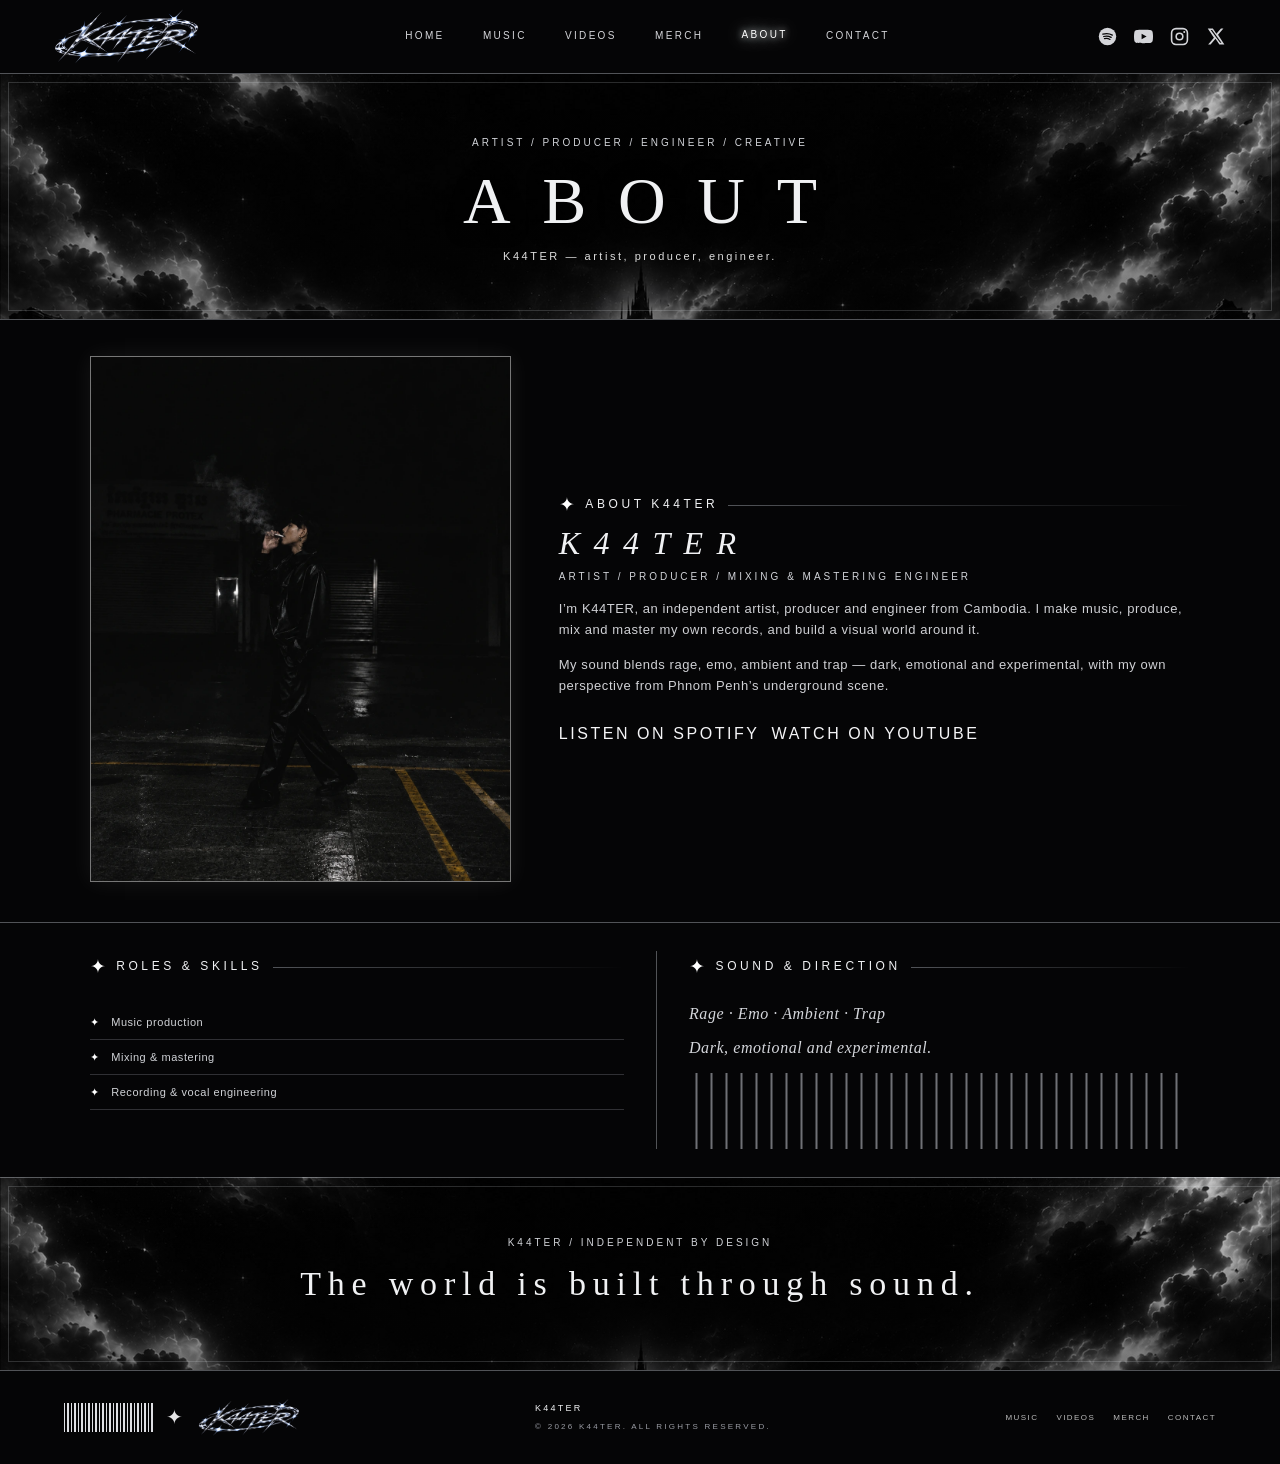
==== commit b5333123: "Use artist supplied photo on About page" ====
--- a/about.html
+++ b/about.html
@@ -3,13 +3,13 @@
 <head>
 <meta charset="utf-8"><meta name="viewport" content="width=device-width, initial-scale=1"><meta name="theme-color" content="#050506">
 <meta name="description" content="The official K44TER artist website."><title>About | K44TER</title>
-<link rel="preload" as="image" href="assets/backgrounds/cosmic-castle-2k.jpg"><link rel="stylesheet" href="styles.css?v=15"><script src="script.js?v=3" defer></script>
+<link rel="preload" as="image" href="assets/backgrounds/cosmic-castle-2k.jpg"><link rel="stylesheet" href="styles.css?v=16"><script src="script.js?v=3" defer></script>
 </head><body><a class="skip-link" href="#main">Skip to content</a>
 <header class="site-header"><a class="brand" href="index.html" aria-label="K44TER home"><img src="assets/logo/k44ter-chrome-orbital-1200.png" alt="K44TER chrome orbital logo"></a>
 <button class="menu-toggle" type="button" aria-expanded="false" aria-controls="primary-nav" aria-label="Open navigation"><span></span><span></span></button>
 <nav id="primary-nav" class="primary-nav" aria-label="Main navigation"><a href="index.html" data-page="home">Home</a><a href="music.html" data-page="music">Music</a><a href="videos.html" data-page="videos">Videos</a><a href="merch.html" data-page="merch">Merch</a><a href="about.html" data-page="about">About</a><a href="contact.html" data-page="contact">Contact</a></nav>
 <div class="social-icons"><a href="https://open.spotify.com/artist/79b7oTjnI22iM2zoxP4yaR?si=mRJgvDaFQS2e5y2-ZmFSTA" aria-label="Spotify" target="_blank" rel="noreferrer"><svg viewBox="0 0 24 24" aria-hidden="true"><circle cx="12" cy="12" r="11" fill="currentColor"/><path d="M6.1 9.1c4.3-1.3 8.7-.8 12 1.2M7.2 12c3.3-.9 6.6-.5 9.4 1.1M8.2 14.8c2.5-.6 4.8-.3 6.9.9" fill="none" stroke="#050506" stroke-width="1.6" stroke-linecap="round"/></svg></a><a href="https://youtube.com/@k44terr?si=vx4z6pO1TUNWpHLG" aria-label="YouTube" target="_blank" rel="noreferrer"><svg viewBox="0 0 24 24" aria-hidden="true"><path d="M23.5 6.2a3 3 0 0 0-2.1-2.1C19.6 3.6 12 3.6 12 3.6s-7.6 0-9.4.5A3 3 0 0 0 .5 6.2 31 31 0 0 0 0 12a31 31 0 0 0 .5 5.8 3 3 0 0 0 2.1 2.1c1.8.5 9.4.5 9.4.5s7.6 0 9.4-.5a3 3 0 0 0 2.1-2.1A31 31 0 0 0 24 12a31 31 0 0 0-.5-5.8ZM9.6 15.6V8.4l6.3 3.6-6.3 3.6Z"/></svg></a><a href="https://www.instagram.com/k44ter/" aria-label="Instagram" target="_blank" rel="noreferrer"><svg viewBox="0 0 24 24" aria-hidden="true"><rect x="2" y="2" width="20" height="20" rx="5.5" fill="none" stroke="currentColor" stroke-width="2"/><circle cx="12" cy="12" r="4.2" fill="none" stroke="currentColor" stroke-width="2"/><circle cx="18" cy="6.4" r="1.3"/></svg></a><a href="https://x.com/K44TERR" aria-label="X" target="_blank" rel="noreferrer"><svg viewBox="0 0 24 24" aria-hidden="true"><path d="M18.9 2H22l-6.8 7.8L23.2 22h-6.3L12 14.9 5.8 22H2.7l7.3-8.4L2.2 2h6.5l4.4 6.6L18.9 2Zm-1.1 18h1.7L7.7 3.9H5.9L17.8 20Z"/></svg></a></div></header>
 <main id="main"><section class="page-hero cosmic"><p class="eyebrow">ARTIST / PRODUCER / ENGINEER / CREATIVE</p><h1>About</h1><p class="hero-caption">K44TER — artist, producer, engineer.</p></section>
-<section class="content-section about-feature"><div class="about-art"><img src="assets/logo/k44ter-chrome-orbital-1200.png" alt="" aria-hidden="true"><span>THE ARTIST<br>REMAINS UNSEEN</span></div><div class="about-copy"><div class="section-heading"><span class="spark">✦</span><h2>About K44TER</h2><i></i></div><h3 class="serif-name">K44TER</h3><p class="eyebrow">ARTIST / PRODUCER / MIXING &amp; MASTERING ENGINEER</p><p>I’m K44TER, an independent artist, producer and engineer from Cambodia. I make music, produce, mix and master my own records, and build a visual world around it.</p><p>My sound blends rage, emo, ambient and trap — dark, emotional and experimental, with my own perspective from Phnom Penh’s underground scene.</p><div class="about-links"><a class="button" href="https://open.spotify.com/artist/79b7oTjnI22iM2zoxP4yaR?si=mRJgvDaFQS2e5y2-ZmFSTA" target="_blank" rel="noreferrer">LISTEN ON SPOTIFY</a><a class="button" href="https://youtube.com/@k44terr?si=vx4z6pO1TUNWpHLG" target="_blank" rel="noreferrer">WATCH ON YOUTUBE</a></div></div></section>
+<section class="content-section about-feature"><div class="about-art has-artist-photo"><img src="assets/artist/k44ter-about-photo.webp" alt="K44TER photographed in a black outfit at night"></div><div class="about-copy"><div class="section-heading"><span class="spark">✦</span><h2>About K44TER</h2><i></i></div><h3 class="serif-name">K44TER</h3><p class="eyebrow">ARTIST / PRODUCER / MIXING &amp; MASTERING ENGINEER</p><p>I’m K44TER, an independent artist, producer and engineer from Cambodia. I make music, produce, mix and master my own records, and build a visual world around it.</p><p>My sound blends rage, emo, ambient and trap — dark, emotional and experimental, with my own perspective from Phnom Penh’s underground scene.</p><div class="about-links"><a class="button" href="https://open.spotify.com/artist/79b7oTjnI22iM2zoxP4yaR?si=mRJgvDaFQS2e5y2-ZmFSTA" target="_blank" rel="noreferrer">LISTEN ON SPOTIFY</a><a class="button" href="https://youtube.com/@k44terr?si=vx4z6pO1TUNWpHLG" target="_blank" rel="noreferrer">WATCH ON YOUTUBE</a></div></div></section>
 <section class="content-section about-details"><div><div class="section-heading"><span class="spark">✦</span><h2>Roles &amp; skills</h2><i></i></div><ul class="skills-list"><li>Music production</li><li>Mixing &amp; mastering</li><li>Recording &amp; vocal engineering</li></ul></div><div class="sound-note"><div class="section-heading"><span class="spark">✦</span><h2>Sound &amp; direction</h2><i></i></div><p>Rage · Emo · Ambient · Trap</p><p>Dark, emotional and experimental.</p><div class="sound-lines"></div></div></section><section class="content-section about-signoff cosmic"><span class="eyebrow">K44TER / INDEPENDENT BY DESIGN</span><h2>The world is built through sound.</h2></section></main>
 <footer class="site-footer"><div class="footer-mark"><span class="barcode" aria-hidden="true"></span><span class="footer-star">✦</span><img src="assets/logo/k44ter-chrome-orbital-1200.png" alt=""></div><p>K44TER <span>© 2026 K44TER. ALL RIGHTS RESERVED.</span></p><div class="footer-links"><a href="music.html">Music</a><a href="videos.html">Videos</a><a href="merch.html">Merch</a><a href="contact.html">Contact</a></div></footer></body></html>
--- a/styles.css
+++ b/styles.css
@@ -45,3 +45,6 @@
 
 /* Compact home page preview for the two coming-soon merch pieces */
 .merch-home-preview{display:flex;flex-direction:column;align-items:flex-start;gap:12px;width:100%}.merch-home-grid{display:grid;grid-template-columns:repeat(2,minmax(0,1fr));gap:18px;width:100%;max-width:420px}.merch-home-item{text-align:center;min-width:0}.merch-home-item img{width:100%;max-width:170px;aspect-ratio:1;object-fit:contain;margin:0 auto 5px}.merch-home-item h3{margin:4px 0;font:400 14px var(--serif);letter-spacing:.15em}.merch-home-item p{margin:0;color:#aeb1b9;font-size:8px;letter-spacing:.12em;line-height:1.7}.merch-product-type{margin:-4px 0 8px;color:#aeb1b9;font-size:9px;letter-spacing:.2em}.merch-product-copy h3{margin-bottom:6px}@media(max-width:640px){.merch-home-grid{max-width:360px;gap:12px}.merch-home-item h3{font-size:12px}.merch-home-item p{font-size:7px}}
+
+/* Artist supplied portrait for the About page */
+.about-art.has-artist-photo{width:100%;max-height:620px;min-height:0;aspect-ratio:4/5;align-self:center;background:#050506;border:1px solid #777;box-shadow:0 0 22px #ffffff12}.about-art.has-artist-photo:before,.about-art.has-artist-photo:after{display:none}.about-art.has-artist-photo img{width:100%;height:100%;object-fit:cover;object-position:center center;opacity:1}.about-art.has-artist-photo span{display:none}@media(max-width:640px){.about-art.has-artist-photo{width:100%;max-height:none;aspect-ratio:4/5;min-height:0}}
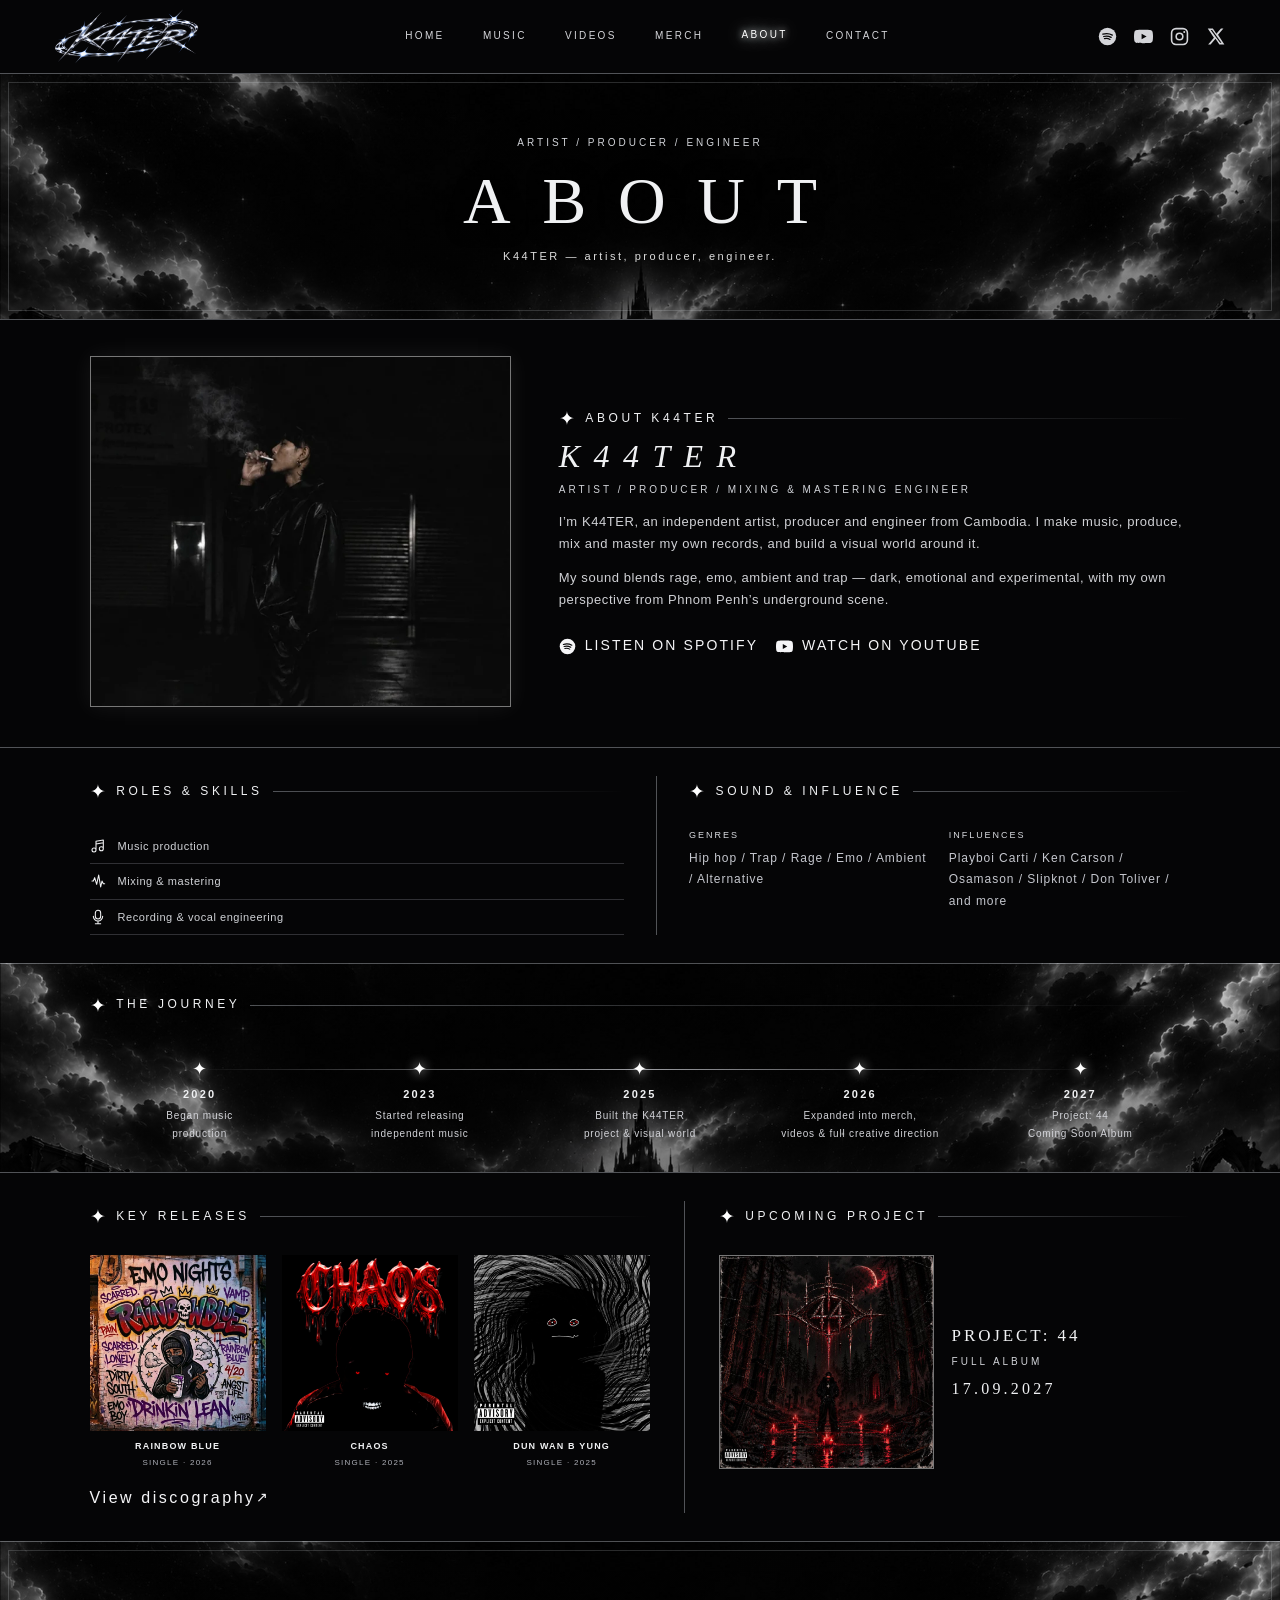
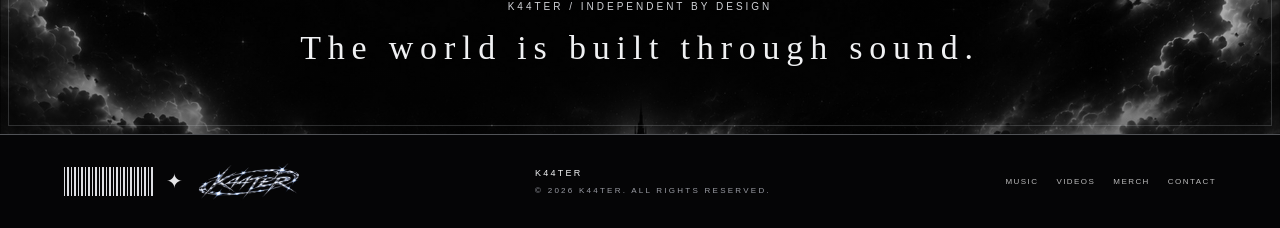
==== commit db739024: "Expand About page journey and release sections" ====
--- a/about.html
+++ b/about.html
@@ -1,15 +1,85 @@
 <!doctype html>
 <html lang="en">
 <head>
-<meta charset="utf-8"><meta name="viewport" content="width=device-width, initial-scale=1"><meta name="theme-color" content="#050506">
-<meta name="description" content="The official K44TER artist website."><title>About | K44TER</title>
-<link rel="preload" as="image" href="assets/backgrounds/cosmic-castle-2k.jpg"><link rel="stylesheet" href="styles.css?v=16"><script src="script.js?v=3" defer></script>
-</head><body><a class="skip-link" href="#main">Skip to content</a>
-<header class="site-header"><a class="brand" href="index.html" aria-label="K44TER home"><img src="assets/logo/k44ter-chrome-orbital-1200.png" alt="K44TER chrome orbital logo"></a>
-<button class="menu-toggle" type="button" aria-expanded="false" aria-controls="primary-nav" aria-label="Open navigation"><span></span><span></span></button>
-<nav id="primary-nav" class="primary-nav" aria-label="Main navigation"><a href="index.html" data-page="home">Home</a><a href="music.html" data-page="music">Music</a><a href="videos.html" data-page="videos">Videos</a><a href="merch.html" data-page="merch">Merch</a><a href="about.html" data-page="about">About</a><a href="contact.html" data-page="contact">Contact</a></nav>
-<div class="social-icons"><a href="https://open.spotify.com/artist/79b7oTjnI22iM2zoxP4yaR?si=mRJgvDaFQS2e5y2-ZmFSTA" aria-label="Spotify" target="_blank" rel="noreferrer"><svg viewBox="0 0 24 24" aria-hidden="true"><circle cx="12" cy="12" r="11" fill="currentColor"/><path d="M6.1 9.1c4.3-1.3 8.7-.8 12 1.2M7.2 12c3.3-.9 6.6-.5 9.4 1.1M8.2 14.8c2.5-.6 4.8-.3 6.9.9" fill="none" stroke="#050506" stroke-width="1.6" stroke-linecap="round"/></svg></a><a href="https://youtube.com/@k44terr?si=vx4z6pO1TUNWpHLG" aria-label="YouTube" target="_blank" rel="noreferrer"><svg viewBox="0 0 24 24" aria-hidden="true"><path d="M23.5 6.2a3 3 0 0 0-2.1-2.1C19.6 3.6 12 3.6 12 3.6s-7.6 0-9.4.5A3 3 0 0 0 .5 6.2 31 31 0 0 0 0 12a31 31 0 0 0 .5 5.8 3 3 0 0 0 2.1 2.1c1.8.5 9.4.5 9.4.5s7.6 0 9.4-.5a3 3 0 0 0 2.1-2.1A31 31 0 0 0 24 12a31 31 0 0 0-.5-5.8ZM9.6 15.6V8.4l6.3 3.6-6.3 3.6Z"/></svg></a><a href="https://www.instagram.com/k44ter/" aria-label="Instagram" target="_blank" rel="noreferrer"><svg viewBox="0 0 24 24" aria-hidden="true"><rect x="2" y="2" width="20" height="20" rx="5.5" fill="none" stroke="currentColor" stroke-width="2"/><circle cx="12" cy="12" r="4.2" fill="none" stroke="currentColor" stroke-width="2"/><circle cx="18" cy="6.4" r="1.3"/></svg></a><a href="https://x.com/K44TERR" aria-label="X" target="_blank" rel="noreferrer"><svg viewBox="0 0 24 24" aria-hidden="true"><path d="M18.9 2H22l-6.8 7.8L23.2 22h-6.3L12 14.9 5.8 22H2.7l7.3-8.4L2.2 2h6.5l4.4 6.6L18.9 2Zm-1.1 18h1.7L7.7 3.9H5.9L17.8 20Z"/></svg></a></div></header>
-<main id="main"><section class="page-hero cosmic"><p class="eyebrow">ARTIST / PRODUCER / ENGINEER / CREATIVE</p><h1>About</h1><p class="hero-caption">K44TER — artist, producer, engineer.</p></section>
-<section class="content-section about-feature"><div class="about-art has-artist-photo"><img src="assets/artist/k44ter-about-photo.webp" alt="K44TER photographed in a black outfit at night"></div><div class="about-copy"><div class="section-heading"><span class="spark">✦</span><h2>About K44TER</h2><i></i></div><h3 class="serif-name">K44TER</h3><p class="eyebrow">ARTIST / PRODUCER / MIXING &amp; MASTERING ENGINEER</p><p>I’m K44TER, an independent artist, producer and engineer from Cambodia. I make music, produce, mix and master my own records, and build a visual world around it.</p><p>My sound blends rage, emo, ambient and trap — dark, emotional and experimental, with my own perspective from Phnom Penh’s underground scene.</p><div class="about-links"><a class="button" href="https://open.spotify.com/artist/79b7oTjnI22iM2zoxP4yaR?si=mRJgvDaFQS2e5y2-ZmFSTA" target="_blank" rel="noreferrer">LISTEN ON SPOTIFY</a><a class="button" href="https://youtube.com/@k44terr?si=vx4z6pO1TUNWpHLG" target="_blank" rel="noreferrer">WATCH ON YOUTUBE</a></div></div></section>
-<section class="content-section about-details"><div><div class="section-heading"><span class="spark">✦</span><h2>Roles &amp; skills</h2><i></i></div><ul class="skills-list"><li>Music production</li><li>Mixing &amp; mastering</li><li>Recording &amp; vocal engineering</li></ul></div><div class="sound-note"><div class="section-heading"><span class="spark">✦</span><h2>Sound &amp; direction</h2><i></i></div><p>Rage · Emo · Ambient · Trap</p><p>Dark, emotional and experimental.</p><div class="sound-lines"></div></div></section><section class="content-section about-signoff cosmic"><span class="eyebrow">K44TER / INDEPENDENT BY DESIGN</span><h2>The world is built through sound.</h2></section></main>
-<footer class="site-footer"><div class="footer-mark"><span class="barcode" aria-hidden="true"></span><span class="footer-star">✦</span><img src="assets/logo/k44ter-chrome-orbital-1200.png" alt=""></div><p>K44TER <span>© 2026 K44TER. ALL RIGHTS RESERVED.</span></p><div class="footer-links"><a href="music.html">Music</a><a href="videos.html">Videos</a><a href="merch.html">Merch</a><a href="contact.html">Contact</a></div></footer></body></html>+<meta charset="utf-8">
+<meta name="viewport" content="width=device-width, initial-scale=1">
+<meta name="theme-color" content="#050506">
+<meta name="description" content="About K44TER: independent artist, producer and engineer from Cambodia.">
+<title>About | K44TER</title>
+<link rel="preload" as="image" href="assets/backgrounds/cosmic-castle-2k.jpg">
+<link rel="stylesheet" href="styles.css?v=18">
+<script src="script.js?v=3" defer></script>
+</head>
+<body>
+<a class="skip-link" href="#main">Skip to content</a>
+<header class="site-header">
+  <a class="brand" href="index.html" aria-label="K44TER home"><img src="assets/logo/k44ter-chrome-orbital-1200.png" alt="K44TER chrome orbital logo"></a>
+  <button class="menu-toggle" type="button" aria-expanded="false" aria-controls="primary-nav" aria-label="Open navigation"><span></span><span></span></button>
+  <nav id="primary-nav" class="primary-nav" aria-label="Main navigation"><a href="index.html" data-page="home">Home</a><a href="music.html" data-page="music">Music</a><a href="videos.html" data-page="videos">Videos</a><a href="merch.html" data-page="merch">Merch</a><a href="about.html" data-page="about">About</a><a href="contact.html" data-page="contact">Contact</a></nav>
+  <div class="social-icons">
+    <a href="https://open.spotify.com/artist/79b7oTjnI22iM2zoxP4yaR?si=mRJgvDaFQS2e5y2-ZmFSTA" aria-label="Spotify" target="_blank" rel="noreferrer"><svg viewBox="0 0 24 24" aria-hidden="true"><circle cx="12" cy="12" r="11" fill="currentColor"/><path d="M6.1 9.1c4.3-1.3 8.7-.8 12 1.2M7.2 12c3.3-.9 6.6-.5 9.4 1.1M8.2 14.8c2.5-.6 4.8-.3 6.9.9" fill="none" stroke="#050506" stroke-width="1.6" stroke-linecap="round"/></svg></a>
+    <a href="https://youtube.com/@k44terr?si=vx4z6pO1TUNWpHLG" aria-label="YouTube" target="_blank" rel="noreferrer"><svg viewBox="0 0 24 24" aria-hidden="true"><path d="M23.5 6.2a3 3 0 0 0-2.1-2.1C19.6 3.6 12 3.6 12 3.6s-7.6 0-9.4.5A3 3 0 0 0 .5 6.2 31 31 0 0 0 0 12a31 31 0 0 0 .5 5.8 3 3 0 0 0 2.1 2.1c1.8.5 9.4.5 9.4.5s7.6 0 9.4-.5a3 3 0 0 0 2.1-2.1A31 31 0 0 0 24 12a31 31 0 0 0-.5-5.8ZM9.6 15.6V8.4l6.3 3.6-6.3 3.6Z"/></svg></a>
+    <a href="https://www.instagram.com/k44ter/" aria-label="Instagram" target="_blank" rel="noreferrer"><svg viewBox="0 0 24 24" aria-hidden="true"><rect x="2" y="2" width="20" height="20" rx="5.5" fill="none" stroke="currentColor" stroke-width="2"/><circle cx="12" cy="12" r="4.2" fill="none" stroke="currentColor" stroke-width="2"/><circle cx="18" cy="6.4" r="1.3"/></svg></a>
+    <a href="https://x.com/K44TERR" aria-label="X" target="_blank" rel="noreferrer"><svg viewBox="0 0 24 24" aria-hidden="true"><path d="M18.9 2H22l-6.8 7.8L23.2 22h-6.3L12 14.9 5.8 22H2.7l7.3-8.4L2.2 2h6.5l4.4 6.6L18.9 2Zm-1.1 18h1.7L7.7 3.9H5.9L17.8 20Z"/></svg></a>
+  </div>
+</header>
+<main id="main">
+  <section class="page-hero cosmic"><p class="eyebrow">ARTIST / PRODUCER / ENGINEER</p><h1>About</h1><p class="hero-caption">K44TER — artist, producer, engineer.</p></section>
+  <section class="content-section about-feature">
+    <div class="about-art has-artist-photo"><img src="assets/artist/k44ter-about-photo.webp" alt="K44TER photographed at night in a black outfit"></div>
+    <div class="about-copy">
+      <div class="section-heading"><span class="spark">✦</span><h2>About K44TER</h2><i></i></div>
+      <h3 class="serif-name">K44TER</h3>
+      <p class="eyebrow">ARTIST / PRODUCER / MIXING &amp; MASTERING ENGINEER</p>
+      <p>I’m K44TER, an independent artist, producer and engineer from Cambodia. I make music, produce, mix and master my own records, and build a visual world around it.</p>
+      <p>My sound blends rage, emo, ambient and trap — dark, emotional and experimental, with my own perspective from Phnom Penh’s underground scene.</p>
+      <div class="about-links">
+        <a class="button" href="https://open.spotify.com/artist/79b7oTjnI22iM2zoxP4yaR?si=mRJgvDaFQS2e5y2-ZmFSTA" target="_blank" rel="noreferrer"><svg class="about-social-icon spotify-mark" viewBox="0 0 24 24" aria-hidden="true"><circle cx="12" cy="12" r="11"/><path d="M6.1 9.1c4.3-1.3 8.7-.8 12 1.2M7.2 12c3.3-.9 6.6-.5 9.4 1.1M8.2 14.8c2.5-.6 4.8-.3 6.9.9"/></svg><span>LISTEN ON SPOTIFY</span></a>
+        <a class="button" href="https://youtube.com/@k44terr?si=vx4z6pO1TUNWpHLG" target="_blank" rel="noreferrer"><svg class="about-social-icon" viewBox="0 0 24 24" aria-hidden="true"><path d="M23.5 6.2a3 3 0 0 0-2.1-2.1C19.6 3.6 12 3.6 12 3.6s-7.6 0-9.4.5A3 3 0 0 0 .5 6.2 31 31 0 0 0 0 12a31 31 0 0 0 .5 5.8 3 3 0 0 0 2.1 2.1c1.8.5 9.4.5 9.4.5s7.6 0 9.4-.5a3 3 0 0 0 2.1-2.1A31 31 0 0 0 24 12a31 31 0 0 0-.5-5.8ZM9.6 15.6V8.4l6.3 3.6-6.3 3.6Z"/></svg><span>WATCH ON YOUTUBE</span></a>
+      </div>
+    </div>
+  </section>
+  <section class="content-section about-details">
+    <div>
+      <div class="section-heading"><span class="spark">✦</span><h2>Roles &amp; skills</h2><i></i></div>
+      <ul class="skills-list">
+        <li><svg class="skill-icon" viewBox="0 0 24 24" aria-hidden="true"><path d="M9 18V5l11-2v13M9 18a3 3 0 1 1-3-3c1.7 0 3 1.3 3 3Zm11-2a3 3 0 1 1-3-3c1.7 0 3 1.3 3 3ZM9 9l11-2"/></svg><span>Music production</span></li>
+        <li><svg class="skill-icon" viewBox="0 0 24 24" aria-hidden="true"><path d="M3 12h2l2-5 3 10 3-14 3 18 2-9 2 4h2"/></svg><span>Mixing &amp; mastering</span></li>
+        <li><svg class="skill-icon" viewBox="0 0 24 24" aria-hidden="true"><rect x="8" y="2" width="8" height="13" rx="4"/><path d="M5 11a7 7 0 0 0 14 0M12 18v4m-4 0h8"/></svg><span>Recording &amp; vocal engineering</span></li>
+      </ul>
+    </div>
+    <div class="sound-note">
+      <div class="section-heading"><span class="spark">✦</span><h2>Sound &amp; influence</h2><i></i></div>
+      <div class="sound-text"><div><h3>Genres</h3><p>Hip hop / Trap / Rage / Emo / Ambient / Alternative</p></div><div><h3>Influences</h3><p>Playboi Carti / Ken Carson / Osamason / Slipknot / Don Toliver / and more</p></div></div>
+    </div>
+  </section>
+  <section class="content-section about-journey cosmic">
+    <div class="section-heading"><span class="spark">✦</span><h2>The Journey</h2><i></i></div>
+    <div class="journey-timeline">
+      <article><span class="journey-star">✦</span><h3>2020</h3><p>Began music<br>production</p></article>
+      <article><span class="journey-star">✦</span><h3>2023</h3><p>Started releasing<br>independent music</p></article>
+      <article><span class="journey-star">✦</span><h3>2025</h3><p>Built the K44TER<br>project &amp; visual world</p></article>
+      <article><span class="journey-star">✦</span><h3>2026</h3><p>Expanded into merch,<br>videos &amp; full creative direction</p></article>
+      <article><span class="journey-star">✦</span><h3>2027</h3><p>Project: 44<br>Coming Soon Album</p></article>
+    </div>
+  </section>
+  <section class="content-section about-projects">
+    <div class="about-key-releases">
+      <div class="section-heading"><span class="spark">✦</span><h2>Key Releases</h2><i></i></div>
+      <div class="key-release-grid">
+        <a class="key-release" href="https://open.spotify.com/track/3hxORqCs7koCFX0boj8CnD" target="_blank" rel="noreferrer"><img src="assets/music/06-rainbow-blue.jpg" alt="Rainbow Blue cover artwork"><h3>Rainbow Blue</h3><p>Single · 2026</p></a>
+        <a class="key-release" href="https://open.spotify.com/track/6tZy8vqleIMeCNvs3DmoJp" target="_blank" rel="noreferrer"><img src="assets/music/03-chaos.jpg" alt="Chaos cover artwork"><h3>Chaos</h3><p>Single · 2025</p></a>
+        <a class="key-release" href="https://open.spotify.com/track/0UyNMUNlDSe3fFkBKzSwoQ" target="_blank" rel="noreferrer"><img src="assets/music/01-dun-wan-b-yung.jpg" alt="Dun Wan B Yung cover artwork"><h3>Dun Wan B Yung</h3><p>Single · 2025</p></a>
+      </div>
+      <a class="button about-discography" href="https://open.spotify.com/artist/79b7oTjnI22iM2zoxP4yaR?si=mRJgvDaFQS2e5y2-ZmFSTA" target="_blank" rel="noreferrer">View discography <span aria-hidden="true">↗</span></a>
+    </div>
+    <div class="about-upcoming">
+      <div class="section-heading"><span class="spark">✦</span><h2>Upcoming Project</h2><i></i></div>
+      <div class="upcoming-project-card"><img src="assets/projects/project-44-cover.jpg" alt="Project: 44 album artwork"><div><h3>Project: 44</h3><p class="eyebrow">Full album</p><p class="project-date">17.09.2027</p></div></div>
+    </div>
+  </section>
+  <section class="content-section about-signoff cosmic"><span class="eyebrow">K44TER / INDEPENDENT BY DESIGN</span><h2>The world is built through sound.</h2></section>
+</main>
+<footer class="site-footer"><div class="footer-mark"><span class="barcode" aria-hidden="true"></span><span class="footer-star">✦</span><img src="assets/logo/k44ter-chrome-orbital-1200.png" alt=""></div><p>K44TER <span>© 2026 K44TER. ALL RIGHTS RESERVED.</span></p><div class="footer-links"><a href="music.html">Music</a><a href="videos.html">Videos</a><a href="merch.html">Merch</a><a href="contact.html">Contact</a></div></footer>
+</body>
+</html>
--- a/styles.css
+++ b/styles.css
@@ -48,3 +48,18 @@
 
 /* Artist supplied portrait for the About page */
 .about-art.has-artist-photo{width:100%;max-height:620px;min-height:0;aspect-ratio:4/5;align-self:center;background:#050506;border:1px solid #777;box-shadow:0 0 22px #ffffff12}.about-art.has-artist-photo:before,.about-art.has-artist-photo:after{display:none}.about-art.has-artist-photo img{width:100%;height:100%;object-fit:cover;object-position:center center;opacity:1}.about-art.has-artist-photo span{display:none}@media(max-width:640px){.about-art.has-artist-photo{width:100%;max-height:none;aspect-ratio:4/5;min-height:0}}
+
+/* Keep legacy decorative crosses off the artist portrait */
+.about-feature .about-art.has-artist-photo:before,.about-feature .about-art.has-artist-photo:after{content:none!important;display:none!important}.about-feature .about-art.has-artist-photo{width:100%;max-height:620px;min-height:0;aspect-ratio:4/5;align-self:center;background:#050506;border:1px solid #777;box-shadow:0 0 22px #ffffff12}.about-feature .about-art.has-artist-photo img{width:100%;height:100%;object-fit:cover;object-position:center center;opacity:1}
+
+/* About page: contained portrait, icon links, and the artist's timeline and releases */
+.about-feature .about-art.has-artist-photo{max-width:680px;max-height:560px;aspect-ratio:1.2;background:#050506}
+.about-feature .about-art.has-artist-photo img{width:100%;height:100%;max-width:none;object-fit:contain;object-position:center;opacity:1}
+.about-links{gap:18px}.about-links .button{gap:9px;padding:4px 0;font-size:14px;letter-spacing:.15em}
+.about-social-icon{display:block;width:17px;height:17px;flex:0 0 17px;fill:currentColor}.about-social-icon.spotify-mark path{fill:none;stroke:#050506;stroke-width:1.55;stroke-linecap:round}
+.skills-list li{display:flex;align-items:center;gap:12px}.skills-list li:before{content:none;margin:0}.skill-icon{width:16px;height:16px;flex:0 0 16px;fill:none;stroke:currentColor;stroke-width:1.6;stroke-linecap:round;stroke-linejoin:round;color:#f0f1f3}
+.sound-text{display:grid;grid-template-columns:1fr 1fr;gap:18px}.sound-text h3{margin:0 0 5px;color:#d9dbe0;font:500 9px/1.5 var(--sans);letter-spacing:.22em;text-transform:uppercase}.sound-text p{margin:0;color:#c5c7ce;font:12px/1.8 var(--sans);letter-spacing:.08em}
+.about-journey{padding-top:26px;padding-bottom:30px;background-position:center 58%}.about-journey:after{display:none}.journey-timeline{display:grid;grid-template-columns:repeat(5,minmax(0,1fr));position:relative;text-align:center;padding-top:18px}.journey-timeline:before{content:"";position:absolute;left:9%;right:9%;top:26px;height:1px;background:linear-gradient(90deg,transparent,#d6d8dfb8,transparent)}.journey-timeline article{position:relative;padding:0 8px}.journey-star{position:relative;z-index:1;display:block;margin:0 auto 5px;width:17px;height:17px;color:#fff;font-size:18px;line-height:17px;text-shadow:0 0 12px #fff}.journey-timeline h3{margin:7px 0 4px;font-size:11px;letter-spacing:.2em}.journey-timeline p{margin:0;color:#d2d3d8;font-size:10px;line-height:1.75;letter-spacing:.08em}
+.about-projects{display:grid;grid-template-columns:1.05fr .95fr;gap:34px}.about-upcoming{border-left:1px solid var(--line);padding-left:34px}.key-release-grid{display:grid;grid-template-columns:repeat(3,minmax(0,1fr));gap:16px}.key-release{min-width:0;text-align:center;transition:transform .2s,color .2s,text-shadow .2s}.key-release:hover{transform:translateY(-3px);color:#fff;text-shadow:0 0 10px #ffffff40}.key-release img{width:100%;aspect-ratio:1;object-fit:cover;margin-bottom:8px}.key-release h3{margin:0;font-size:9px;letter-spacing:.13em;text-transform:uppercase}.key-release p{margin:3px 0 0;color:#aeb0b8;font-size:8px;letter-spacing:.16em;text-transform:uppercase}.about-discography{margin-top:13px;font-size:12px;letter-spacing:.16em}.about-discography span{font-size:14px}.upcoming-project-card{display:grid;grid-template-columns:minmax(130px,.9fr) minmax(130px,1fr);gap:18px;align-items:center}.upcoming-project-card img{width:100%;aspect-ratio:1;object-fit:cover;border:1px solid #777}.upcoming-project-card h3{margin:0 0 7px;font:400 17px var(--serif);letter-spacing:.17em;text-transform:uppercase}.upcoming-project-card .project-date{margin:10px 0 0;font:400 16px var(--serif);letter-spacing:.2em}
+@media(max-width:900px){.about-projects{gap:24px}.about-upcoming{padding-left:24px}.upcoming-project-card{grid-template-columns:1fr;gap:12px}.upcoming-project-card img{max-width:220px}}
+@media(max-width:640px){.about-feature .about-art.has-artist-photo{max-width:100%;max-height:none;aspect-ratio:1.2}.about-links{gap:15px}.about-links .button{font-size:12px}.sound-text{grid-template-columns:1fr;gap:14px}.about-journey{background-position:center center}.journey-timeline{grid-template-columns:1fr;text-align:left;gap:14px;padding:0 0 0 25px}.journey-timeline:before{left:8px;right:auto;top:10px;bottom:10px;width:1px;height:auto}.journey-timeline article{display:grid;grid-template-columns:30px 50px 1fr;align-items:center;padding:0}.journey-star{margin:0}.journey-timeline h3{margin:0}.journey-timeline p{margin:0}.about-projects{grid-template-columns:1fr;gap:26px}.about-upcoming{border-left:0;border-top:1px solid var(--line);padding:24px 0 0}.key-release-grid{gap:11px}.key-release h3{font-size:8px}.upcoming-project-card{grid-template-columns:minmax(110px,.8fr) 1fr;gap:14px}.upcoming-project-card img{max-width:none}}
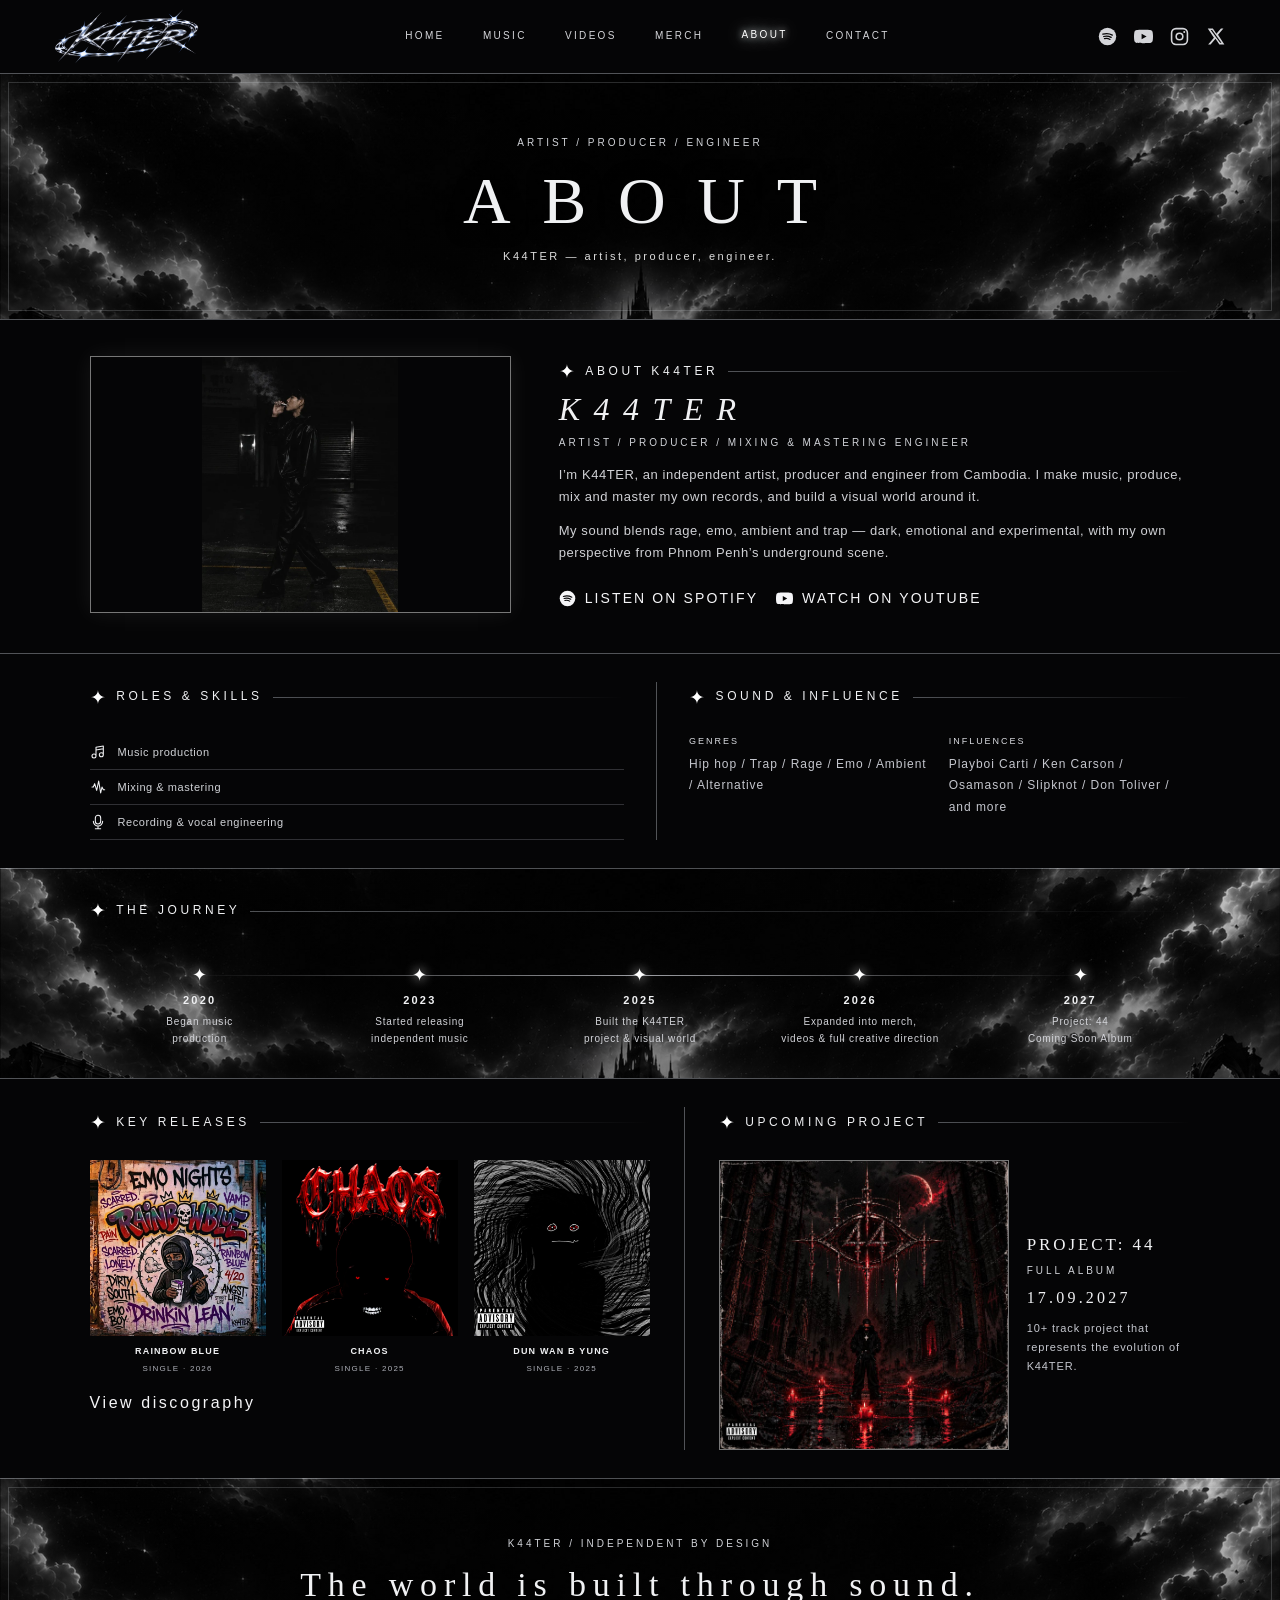
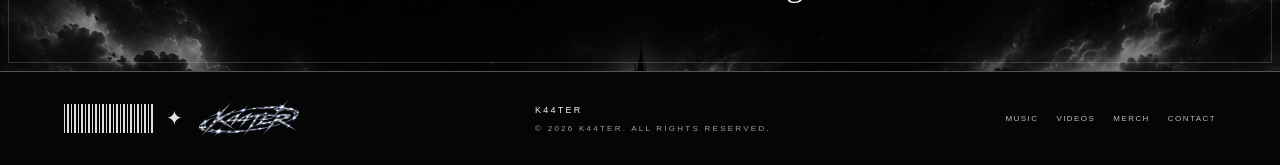
==== commit 9615a7d2: "Refine About project and portrait sizing" ====
--- a/about.html
+++ b/about.html
@@ -71,11 +71,11 @@
         <a class="key-release" href="https://open.spotify.com/track/6tZy8vqleIMeCNvs3DmoJp" target="_blank" rel="noreferrer"><img src="assets/music/03-chaos.jpg" alt="Chaos cover artwork"><h3>Chaos</h3><p>Single · 2025</p></a>
         <a class="key-release" href="https://open.spotify.com/track/0UyNMUNlDSe3fFkBKzSwoQ" target="_blank" rel="noreferrer"><img src="assets/music/01-dun-wan-b-yung.jpg" alt="Dun Wan B Yung cover artwork"><h3>Dun Wan B Yung</h3><p>Single · 2025</p></a>
       </div>
-      <a class="button about-discography" href="https://open.spotify.com/artist/79b7oTjnI22iM2zoxP4yaR?si=mRJgvDaFQS2e5y2-ZmFSTA" target="_blank" rel="noreferrer">View discography <span aria-hidden="true">↗</span></a>
+      <a class="button about-discography" href="https://open.spotify.com/artist/79b7oTjnI22iM2zoxP4yaR?si=mRJgvDaFQS2e5y2-ZmFSTA" target="_blank" rel="noreferrer">View discography</a>
     </div>
     <div class="about-upcoming">
       <div class="section-heading"><span class="spark">✦</span><h2>Upcoming Project</h2><i></i></div>
-      <div class="upcoming-project-card"><img src="assets/projects/project-44-cover.jpg" alt="Project: 44 album artwork"><div><h3>Project: 44</h3><p class="eyebrow">Full album</p><p class="project-date">17.09.2027</p></div></div>
+      <div class="upcoming-project-card"><img src="assets/projects/project-44-cover.jpg" alt="Project: 44 album artwork"><div><h3>Project: 44</h3><p class="eyebrow">Full album</p><p class="project-date">17.09.2027</p><p class="upcoming-description">10+ track project that represents the evolution of K44TER.</p></div></div>
     </div>
   </section>
   <section class="content-section about-signoff cosmic"><span class="eyebrow">K44TER / INDEPENDENT BY DESIGN</span><h2>The world is built through sound.</h2></section>
--- a/styles.css
+++ b/styles.css
@@ -63,3 +63,10 @@
 .about-projects{display:grid;grid-template-columns:1.05fr .95fr;gap:34px}.about-upcoming{border-left:1px solid var(--line);padding-left:34px}.key-release-grid{display:grid;grid-template-columns:repeat(3,minmax(0,1fr));gap:16px}.key-release{min-width:0;text-align:center;transition:transform .2s,color .2s,text-shadow .2s}.key-release:hover{transform:translateY(-3px);color:#fff;text-shadow:0 0 10px #ffffff40}.key-release img{width:100%;aspect-ratio:1;object-fit:cover;margin-bottom:8px}.key-release h3{margin:0;font-size:9px;letter-spacing:.13em;text-transform:uppercase}.key-release p{margin:3px 0 0;color:#aeb0b8;font-size:8px;letter-spacing:.16em;text-transform:uppercase}.about-discography{margin-top:13px;font-size:12px;letter-spacing:.16em}.about-discography span{font-size:14px}.upcoming-project-card{display:grid;grid-template-columns:minmax(130px,.9fr) minmax(130px,1fr);gap:18px;align-items:center}.upcoming-project-card img{width:100%;aspect-ratio:1;object-fit:cover;border:1px solid #777}.upcoming-project-card h3{margin:0 0 7px;font:400 17px var(--serif);letter-spacing:.17em;text-transform:uppercase}.upcoming-project-card .project-date{margin:10px 0 0;font:400 16px var(--serif);letter-spacing:.2em}
 @media(max-width:900px){.about-projects{gap:24px}.about-upcoming{padding-left:24px}.upcoming-project-card{grid-template-columns:1fr;gap:12px}.upcoming-project-card img{max-width:220px}}
 @media(max-width:640px){.about-feature .about-art.has-artist-photo{max-width:100%;max-height:none;aspect-ratio:1.2}.about-links{gap:15px}.about-links .button{font-size:12px}.sound-text{grid-template-columns:1fr;gap:14px}.about-journey{background-position:center center}.journey-timeline{grid-template-columns:1fr;text-align:left;gap:14px;padding:0 0 0 25px}.journey-timeline:before{left:8px;right:auto;top:10px;bottom:10px;width:1px;height:auto}.journey-timeline article{display:grid;grid-template-columns:30px 50px 1fr;align-items:center;padding:0}.journey-star{margin:0}.journey-timeline h3{margin:0}.journey-timeline p{margin:0}.about-projects{grid-template-columns:1fr;gap:26px}.about-upcoming{border-left:0;border-top:1px solid var(--line);padding:24px 0 0}.key-release-grid{gap:11px}.key-release h3{font-size:8px}.upcoming-project-card{grid-template-columns:minmax(110px,.8fr) 1fr;gap:14px}.upcoming-project-card img{max-width:none}}
+
+/* Keep the portrait aligned to the full bio block and balance Project: 44 against release covers */
+.about-feature{align-items:stretch}.about-feature .about-art.has-artist-photo{max-width:none;max-height:none;min-height:0;height:auto;aspect-ratio:auto;align-self:stretch}.about-feature .about-art.has-artist-photo img{position:absolute;inset:0;width:100%;height:100%;object-fit:contain}
+.about-discography{display:flex;width:max-content;max-width:100%;justify-content:center;margin:13px auto 0}
+.upcoming-project-card{grid-template-columns:minmax(0,290px) minmax(120px,1fr);align-items:center}.upcoming-project-card img{width:100%;max-width:290px;aspect-ratio:1;object-fit:cover}.upcoming-project-card .upcoming-description{margin:12px 0 0;color:#c5c7ce;font-size:11px;line-height:1.7;letter-spacing:.08em}
+@media(max-width:900px){.upcoming-project-card{grid-template-columns:minmax(0,220px) minmax(120px,1fr)}.upcoming-project-card img{max-width:220px}}
+@media(max-width:640px){.about-feature .about-art.has-artist-photo{height:300px;aspect-ratio:auto}.about-feature .about-art.has-artist-photo img{position:absolute}.upcoming-project-card{grid-template-columns:minmax(0,1fr) minmax(0,1.15fr)}.upcoming-project-card img{max-width:none}}
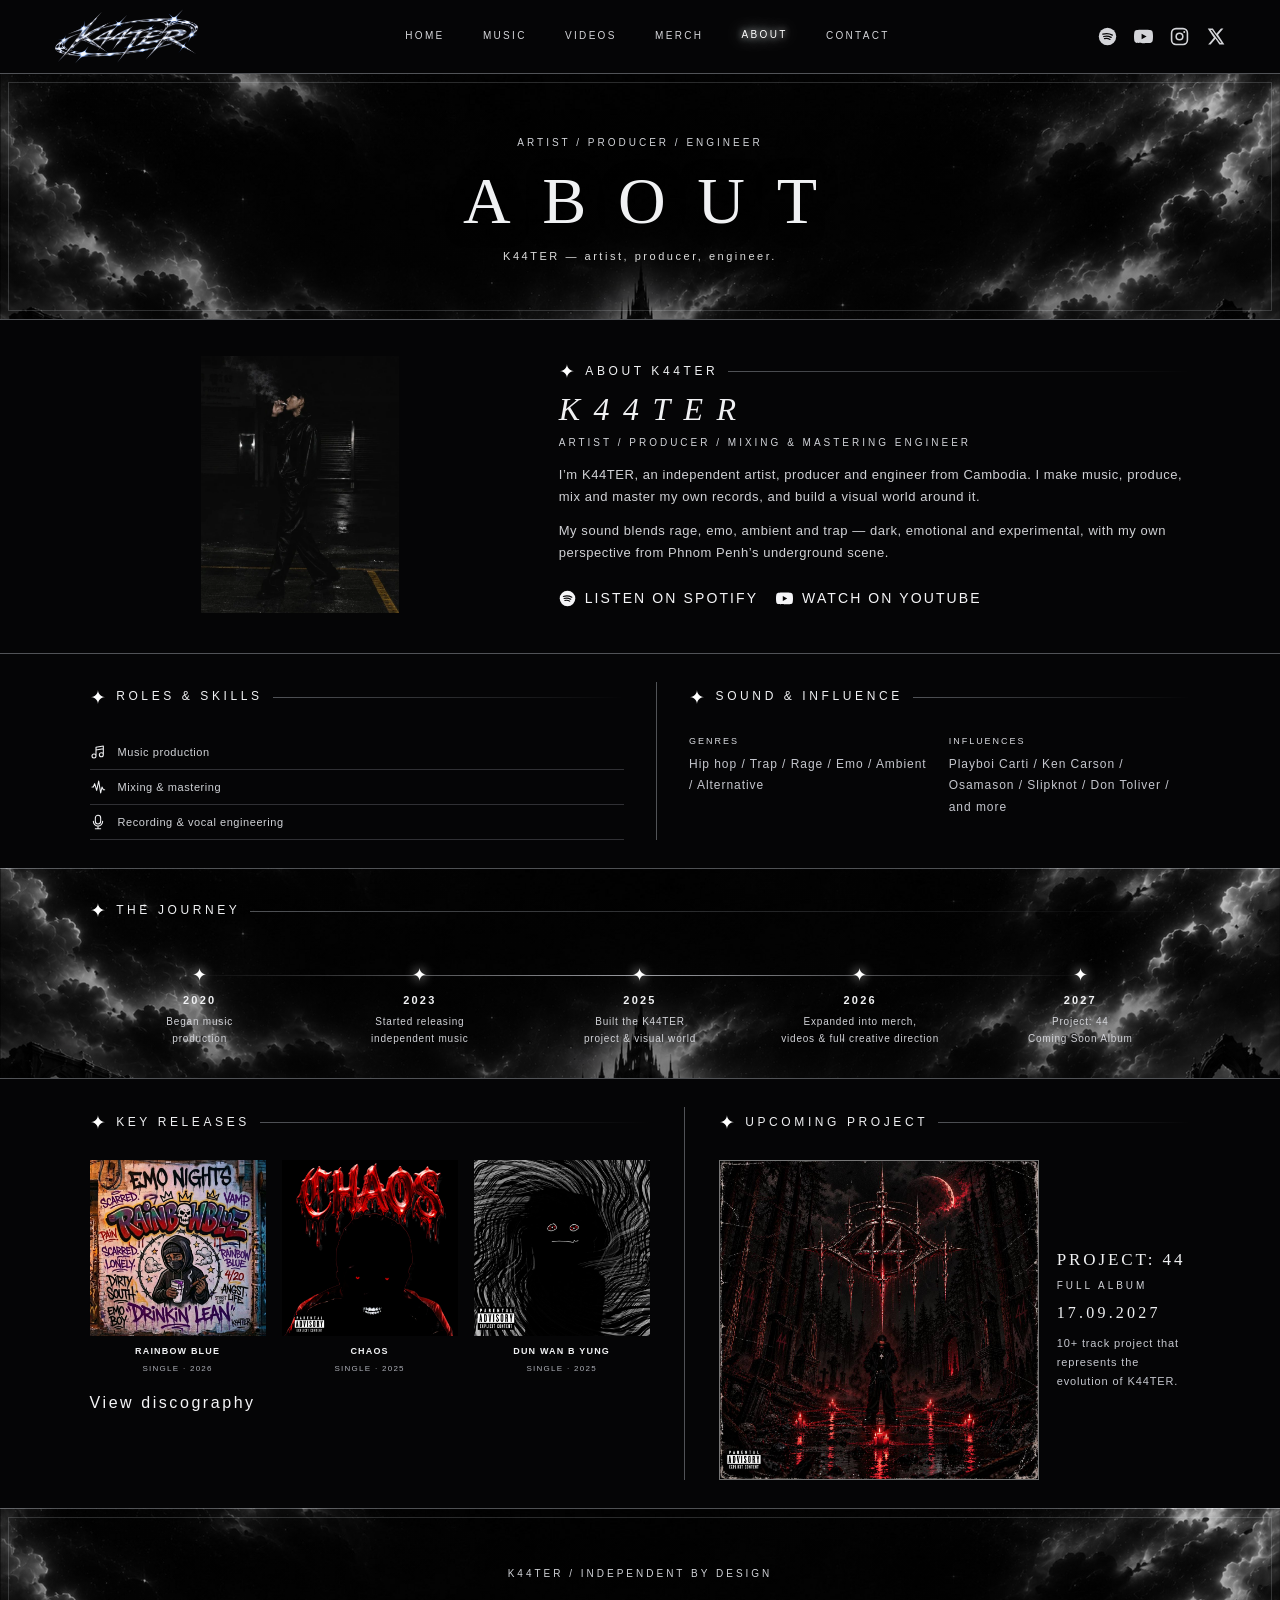
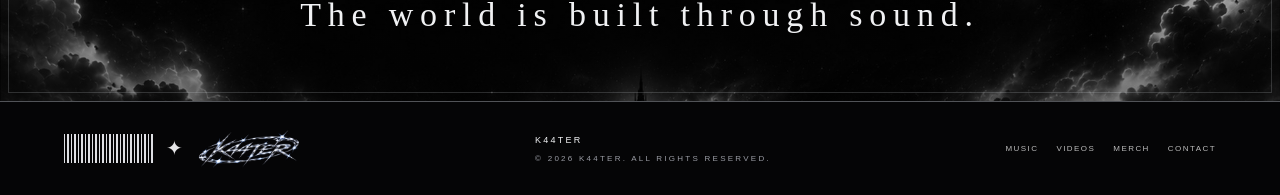
==== commit 0a99053d: "Adjust About artwork and remove contact emblem star" ====
--- a/about.html
+++ b/about.html
@@ -7,7 +7,7 @@
 <meta name="description" content="About K44TER: independent artist, producer and engineer from Cambodia.">
 <title>About | K44TER</title>
 <link rel="preload" as="image" href="assets/backgrounds/cosmic-castle-2k.jpg">
-<link rel="stylesheet" href="styles.css?v=18">
+<link rel="stylesheet" href="styles.css?v=20">
 <script src="script.js?v=3" defer></script>
 </head>
 <body>
--- a/styles.css
+++ b/styles.css
@@ -65,8 +65,8 @@
 @media(max-width:640px){.about-feature .about-art.has-artist-photo{max-width:100%;max-height:none;aspect-ratio:1.2}.about-links{gap:15px}.about-links .button{font-size:12px}.sound-text{grid-template-columns:1fr;gap:14px}.about-journey{background-position:center center}.journey-timeline{grid-template-columns:1fr;text-align:left;gap:14px;padding:0 0 0 25px}.journey-timeline:before{left:8px;right:auto;top:10px;bottom:10px;width:1px;height:auto}.journey-timeline article{display:grid;grid-template-columns:30px 50px 1fr;align-items:center;padding:0}.journey-star{margin:0}.journey-timeline h3{margin:0}.journey-timeline p{margin:0}.about-projects{grid-template-columns:1fr;gap:26px}.about-upcoming{border-left:0;border-top:1px solid var(--line);padding:24px 0 0}.key-release-grid{gap:11px}.key-release h3{font-size:8px}.upcoming-project-card{grid-template-columns:minmax(110px,.8fr) 1fr;gap:14px}.upcoming-project-card img{max-width:none}}
 
 /* Keep the portrait aligned to the full bio block and balance Project: 44 against release covers */
-.about-feature{align-items:stretch}.about-feature .about-art.has-artist-photo{max-width:none;max-height:none;min-height:0;height:auto;aspect-ratio:auto;align-self:stretch}.about-feature .about-art.has-artist-photo img{position:absolute;inset:0;width:100%;height:100%;object-fit:contain}
+.about-feature{align-items:stretch}.about-feature .about-art.has-artist-photo{max-width:none;max-height:none;min-height:0;height:auto;aspect-ratio:auto;align-self:stretch;border:0;box-shadow:none}.about-feature .about-art.has-artist-photo img{position:absolute;inset:0;width:100%;height:100%;object-fit:contain}
 .about-discography{display:flex;width:max-content;max-width:100%;justify-content:center;margin:13px auto 0}
-.upcoming-project-card{grid-template-columns:minmax(0,290px) minmax(120px,1fr);align-items:center}.upcoming-project-card img{width:100%;max-width:290px;aspect-ratio:1;object-fit:cover}.upcoming-project-card .upcoming-description{margin:12px 0 0;color:#c5c7ce;font-size:11px;line-height:1.7;letter-spacing:.08em}
-@media(max-width:900px){.upcoming-project-card{grid-template-columns:minmax(0,220px) minmax(120px,1fr)}.upcoming-project-card img{max-width:220px}}
+.upcoming-project-card{grid-template-columns:minmax(0,320px) minmax(120px,1fr);align-items:center}.upcoming-project-card img{width:100%;max-width:320px;aspect-ratio:1;object-fit:cover}.upcoming-project-card .upcoming-description{margin:12px 0 0;color:#c5c7ce;font-size:11px;line-height:1.7;letter-spacing:.08em}
+@media(max-width:900px){.upcoming-project-card{grid-template-columns:minmax(0,280px) minmax(120px,1fr)}.upcoming-project-card img{max-width:280px}}
 @media(max-width:640px){.about-feature .about-art.has-artist-photo{height:300px;aspect-ratio:auto}.about-feature .about-art.has-artist-photo img{position:absolute}.upcoming-project-card{grid-template-columns:minmax(0,1fr) minmax(0,1.15fr)}.upcoming-project-card img{max-width:none}}
